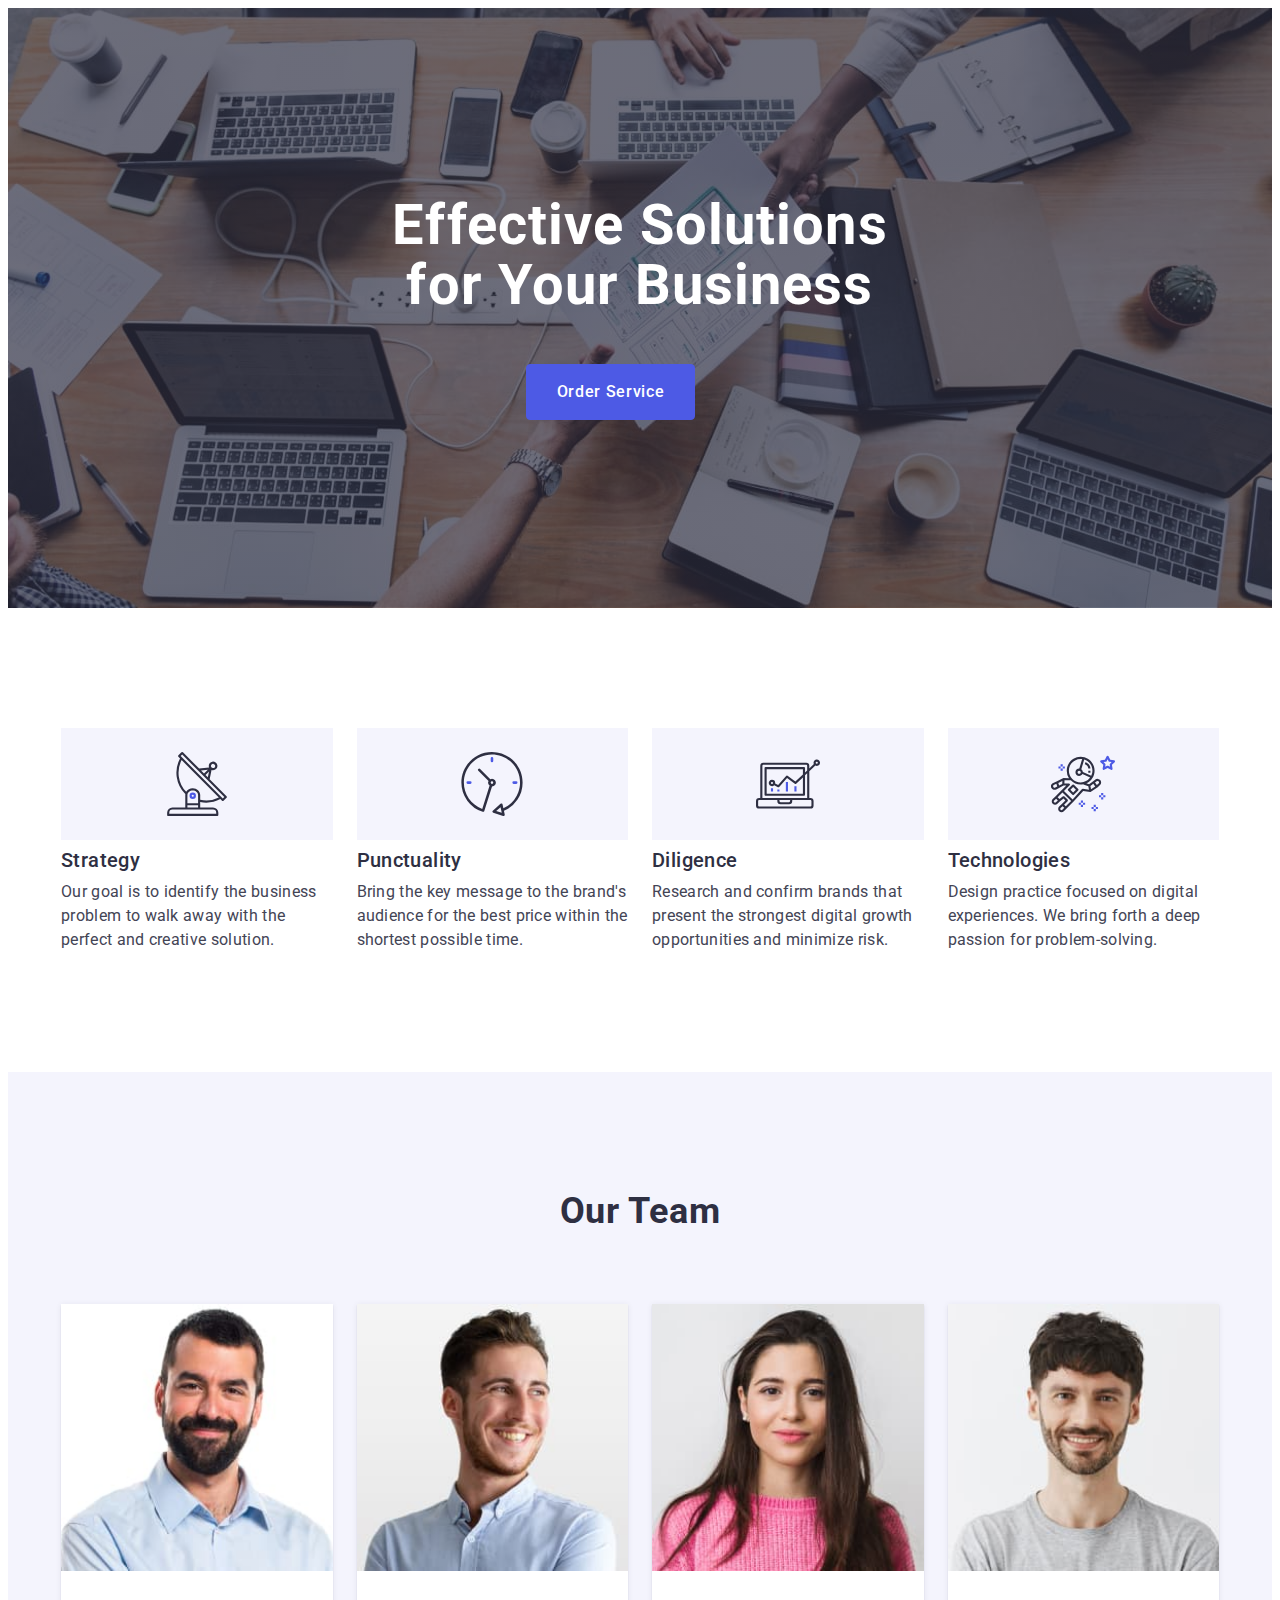
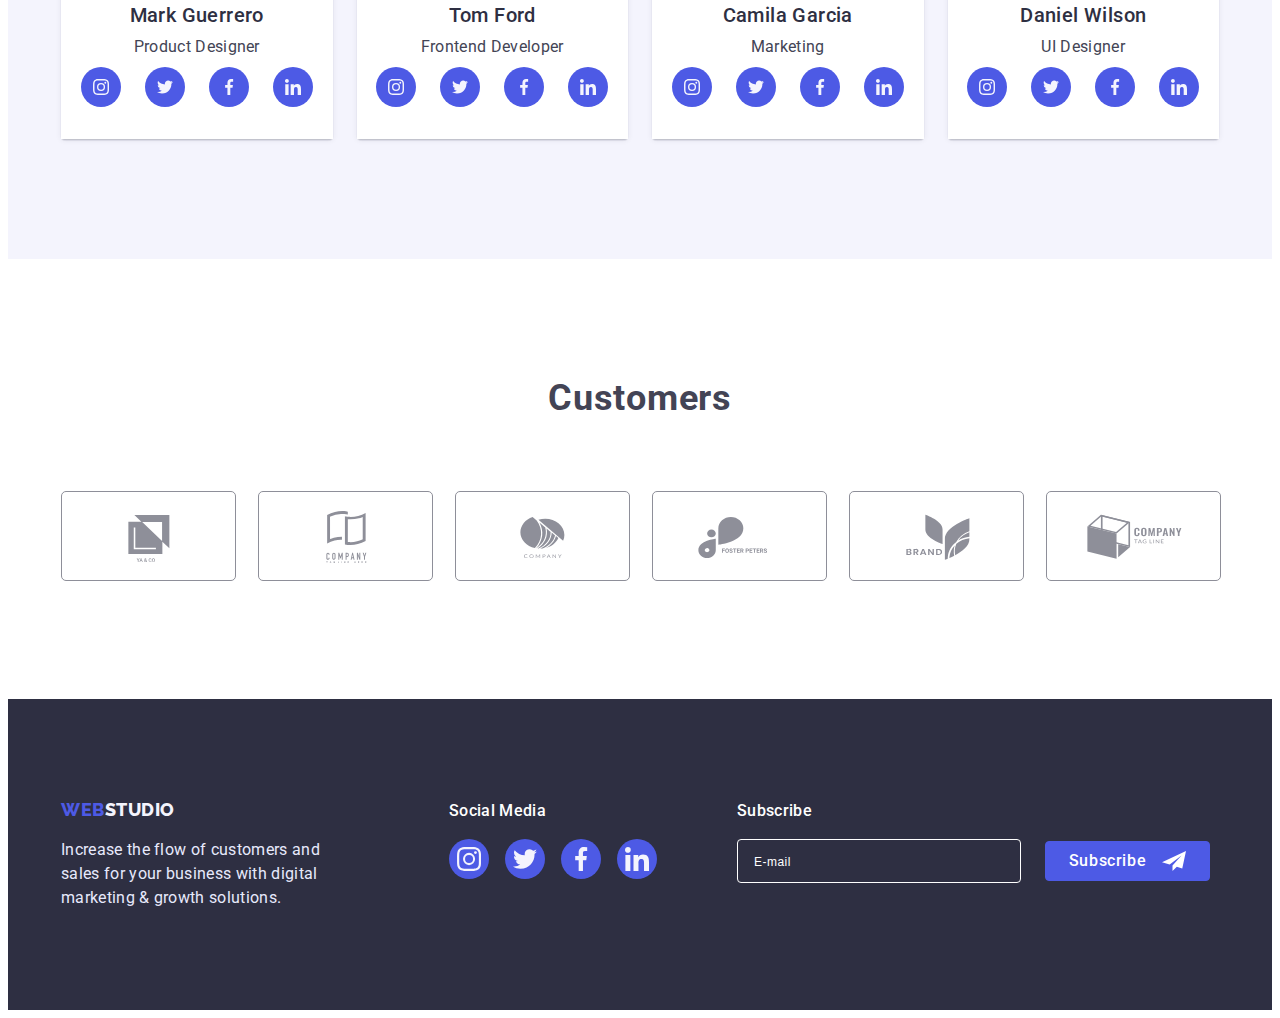
==== index.html @ 45f07a4d "main" ====
<!DOCTYPE html>
<html lang="en">
  <head>
    <meta charset="UTF-8" />
    <meta http-equiv="X-UA-Compatible" content="IE=edge" />
    <meta name="viewport" content="width=device-width, initial-scale=1.0" />
    <title>Document</title>
    <link rel="preconnect" href="https://fonts.googleapis.com" />
    <link rel="preconnect" href="https://fonts.gstatic.com" crossorigin />
    <link href="https://fonts.googleapis.com/css2?family=Raleway:wght@800&family=Roboto:wght@400;500;700;900&display=swap"
      rel="stylesheet" />
      <link
      href="https://cdnjs.cloudflare.com/ajax/libs/modern-normalize/1.1.0/modern-normalize.min.css"
      rel="stylesheet"
      integrity="sha512-wpPYUAdjBVSE4KJnH1VR1HeZfpl1ub8YT/NKx4PuQ5NmX2tKuGu6U/JRp5y+Y8XG2tV+wKQpNHVUX03MfMFn9Q=="
      crossorigin="anonymous"
      referrerpolicy="no-referrer"
    />
    <link
      href="https://cdnjs.cloudflare.com/ajax/libs/animate.css/4.1.1/animate.min.css"
      rel="stylesheet"
    />
    <link href="https://unpkg.com/aos@2.3.1/dist/aos.css" rel="stylesheet" />
    <link href="./css/style.css" rel="stylesheet" />
    <link href="./css/media.css" rel="stylesheet" />
  </head>

  <body>
    <!-- Header -->
    <!-- <header class="header">
      <div class="header-container container">
        <nav class="header-nav">
          <a class="logo link" href="./index.html" 
            >Web<span class="logo-color">Studio</span></a
          >
          <ul class="header-list list">
            <li class="header-item">
              <a class="header-link header-line link" href="./index.html">Studio</a>
            </li>
            <li class="header-item">
              <a class="header-link link" href="./portfolio.html">Portfolio</a>
            </li>
            <li class="header-item">
              <a class="header-link link" href="">Contacts</a>
            </li>
          </ul>
        </nav>
        <address class="address">
          <ul class="header-list-address list">
            <li>
              <a class="header-address link" href="mailto:info@devstudio.com"
                >info@devstudio.com</a
              >
            </li>
            <li>
              <a class="header-address link" href="tel:+110001111111"
                >+11 (000) 111-11-11</a
              >
            </li>
          </ul>
        </address>
      </div>
    </header>  -->

    <!-- Main -->

    <main>
      <!-- hero image -->

      <section class="hero">
        <div class="hero-container container">
          <h1 class="hero-title">Effective Solutions for Your Business</h1>
          <button class="hero-btn btn" data-modal-open type="button">Order Service</button>
        </div>
      </section> 

      <!-- section 1 -->

      <section class="feature">
        <div class="feature-container container">
          <h2 hidden>feature</h2>
          <ul class="feature-list list">
                <li class="feature-item">
                     <div class="feature-icon">
                       <svg width="64" height="64" class="feature-soc-icon">
                              <use
                                href="./images/icon/symbol-defs.svg#icon-antenna"
                              ></use></svg>
                     </div >
                  <h3 class="feature-title">Strategy</h3>
                  <p class="feature-text">
                    Our goal is to identify the business problem to walk away with
                    the perfect and creative solution.
                  </p>
                </li>
                            
              <li class="feature-item">
                
                  <div class="feature-icon">
                    <svg width="64" height="64" class="feature-soc-icon"><use
                    href="./images/icon/symbol-defs.svg#icon-clock"
                  ></use></svg>
                  </div >
                <h3 class="feature-title">Punctuality</h3>
                <p class="feature-text">
                  Bring the key message to the brand's audience for the best price
                  within the shortest possible time.
                </p>
              </li>
                            
            <li class="feature-item">
              <div class="feature-icon">
                <svg width="64" height="64" class="feature-soc-icon">
                  <use
                    href="./images/icon/symbol-defs.svg#icon-diagram"
                  ></use></svg>
              </div >
              <h3 class="feature-title">Diligence</h3>
              <p class="feature-text">
                Research and confirm brands that present the strongest digital
                growth opportunities and minimize risk.
              </p>
            </li>

           
            <li class="feature-item">
              <div class="feature-icon">
                <svg width="64" height="64" class="feature-soc-icon">
                  <use
                    href="./images/icon/symbol-defs.svg#icon-astronaut"
                  ></use></svg>
              </div >
              <h3 class="feature-title">Technologies</h3>
              <p class="feature-text">
                Design practice focused on digital experiences. We bring forth a
                deep passion for problem-solving.
              </p>
            </li>
          </ul>
        </div>
      </section> 

      <!-- section 2 -->

      <section class="doing">
        <div class="doing-container container">
          <h2 class="doing-title title">What are we doing</h2>
          <ul class="doing-list list">
            <li class="doing-item">
              <img
                src="./images/section2/Rectangle71.jpg"
                alt="Image example"
                width="360"
              />
            </li>
            <li class="doing-item">
              <img
                src="./images/section2/Rectangle72.jpg"
                alt="Image example"
                width="360"
              />
            </li>
            <li class="doing-item">
              <img
                src="./images/section2/Rectangle73.jpg"
                alt="Image example"
                width="360"
              />
            </li>
          </ul>
        </div>
      </section> 

      <!-- section 3 -->

      <section class="team">
        <div class="team-container container">
          <h2 class="team-title title">Our Team</h2>
          <ul class="team-list list">
            <li class="team-item">
              <img
                class="team-img"
                src="./images/section3/img1.jpg"
                alt="Image example"
                width="264"
              />
              <div class="team-item-wrap">
                <h3 class="team-item-title">Mark Guerrero</h3>
                <p class="team-item-text">Product Designer</p>
                <ul class="team-soc-list list">
                  <li class="team-soc-item">
                    <a href="" class="team-soc-link link" target="_blank" rel="noopener noreferrer nofollow"
                      ><svg width="16" height="16" class="team-soc-icon">
                        <use
                          href="./images/icon/symbol-defs.svg#icon-instagram"
                        ></use></svg></a>
                  </li>
                  <li class="team-soc-item">
                    <a href="" class="team-soc-link link" target="_blank" rel="noopener noreferrer nofollow"
                      ><svg width="16" height="16" class="team-soc-icon">
                        <use
                          href="./images/icon/symbol-defs.svg#icon-twitter"
                        ></use></svg></a>
                  </li>
                  <li class="team-soc-item">
                        <a href="" class="team-soc-link link" target="_blank" rel="noopener noreferrer nofollow">
                          <svg width="16" height="16" class="team-soc-icon">
                            <use
                              href="./images/icon/symbol-defs.svg#icon-facebook"
                            ></use></svg></a>
                  </li>
                  <li class="team-soc-item">
                        <a href="" class="team-soc-link link" target="_blank" rel="noopener noreferrer nofollow"
                          ><svg width="16" height="16" class="team-soc-icon">
                            <use href="./images/icon/symbol-defs.svg#icon-linkedin"
                            ></use></svg></a>
                  </li>
                </ul>
              </div>
            </li>

            <li class="team-item">
              <img
                class="team-img"
                src="./images/section3/img2.jpg"
                alt="Image example"
                width="264"
              />
              <div class="team-item-wrap">
                <h3 class="team-item-title">Tom Ford</h3>
                <p class="team-item-text">Frontend Developer</p>
                <ul class="team-soc-list list">
                  <li class="team-soc-item">
                    <a href="" class="team-soc-link link" target="_blank" rel="noopener noreferrer nofollow"
                      ><svg width="16" height="16" class="team-soc-icon">
                        <use
                          href="./images/icon/symbol-defs.svg#icon-instagram"
                        ></use></svg></a>
                  </li>
                  <li class="team-soc-item">
                    <a href="" class="team-soc-link link" target="_blank" rel="noopener noreferrer nofollow"
                      ><svg width="16" height="16" class="team-soc-icon">
                        <use
                          href="./images/icon/symbol-defs.svg#icon-twitter"
                        ></use>
                      </svg></a></li>
                      <li class="team-soc-item">
                        <a href="" class="team-soc-link link" target="_blank" rel="noopener noreferrer nofollow">
                          <svg width="16" height="16" class="team-soc-icon">
                            <use
                              href="./images/icon/symbol-defs.svg#icon-facebook"
                            ></use></svg></a>
                      </li>
                      <li class="team-soc-item">
                        <a href="" class="team-soc-link link" target="_blank" rel="noopener noreferrer nofollow"
                          ><svg width="16" height="16" class="team-soc-icon">
                            <use
                              href="./images/icon/symbol-defs.svg#icon-linkedin"
                            ></use></svg></a>
                      </li>
                    </a>
                  </li>
                </ul>
              </div>
            </li>

            <li class="team-item">
              <img
                class="team-img"
                src="./images/section3/img3.jpg"
                alt="Image example"
                width="264"
              />
              <div class="team-item-wrap">
                <h3 class="team-item-title">Camila Garcia</h3>
                <p class="team-item-text">Marketing</p>
                <ul class="team-soc-list list">
                  <li class="team-soc-item">
                    <a href="" class="team-soc-link link" target="_blank" rel="noopener noreferrer nofollow"
                      ><svg width="16" height="16" class="team-soc-icon">
                        <use
                          href="./images/icon/symbol-defs.svg#icon-instagram"
                        ></use></svg></a>
                  </li>
                  <li class="team-soc-item">
                    <a href="" class="team-soc-link link" target="_blank" rel="noopener noreferrer nofollow"
                      ><svg width="16" height="16" class="team-soc-icon">
                        <use
                          href="./images/icon/symbol-defs.svg#icon-twitter"
                        ></use>
                      </svg></a></li>
                      <li class="team-soc-item">
                        <a href="" class="team-soc-link link" target="_blank" rel="noopener noreferrer nofollow">
                          <svg width="16" height="16" class="team-soc-icon">
                            <use
                              href="./images/icon/symbol-defs.svg#icon-facebook"
                            ></use></svg></a>
                      </li>
                      <li class="team-soc-item">
                        <a href="" class="team-soc-link link" target="_blank" rel="noopener noreferrer nofollow"
                          ><svg width="16" height="16" class="team-soc-icon">
                            <use
                              href="./images/icon/symbol-defs.svg#icon-linkedin"
                            ></use></svg></a>
                      </li>
                    </a>
                  </li>
                </ul>
              </div>
            </li>

            <li class="team-item">
              <img
                class="team-img"
                src="./images/section3/img4.jpg"
                alt="Image example"
                width="264"
              />
              <div class="team-item-wrap">
                <h3 class="team-item-title">Daniel Wilson</h3>
                <p class="team-item-text">UI Designer</p>
                <ul class="team-soc-list list">
                  <li class="team-soc-item">
                    <a href="" class="team-soc-link link" target="_blank" rel="noopener noreferrer nofollow"
                      ><svg width="16" height="16" class="team-soc-icon">
                        <use
                          href="./images/icon/symbol-defs.svg#icon-instagram"
                        ></use></svg></a>
                  </li>
                  <li class="team-soc-item">
                    <a href="" class="team-soc-link link" target="_blank" rel="noopener noreferrer nofollow"
                      ><svg width="16" height="16" class="team-soc-icon">
                        <use
                          href="./images/icon/symbol-defs.svg#icon-twitter"
                        ></use>
                      </svg></a></li>
                      <li class="team-soc-item">
                        <a href="" class="team-soc-link link" target="_blank" rel="noopener noreferrer nofollow">
                          <svg width="16" height="16" class="team-soc-icon">
                            <use
                              href="./images/icon/symbol-defs.svg#icon-facebook"
                            ></use></svg></a>
                      </li>
                      <li class="team-soc-item">
                        <a href="" class="team-soc-link link" target="_blank" rel="noopener noreferrer nofollow" 
                          ><svg width="16" height="16" class="team-soc-icon">
                            <use
                              href="./images/icon/symbol-defs.svg#icon-linkedin"
                            ></use></svg></a>
                      </li>
                    </a>
                  </li>
                </ul>
              </div>
            </li>
          </ul>
        </div>
      </section> 

      <!-- section 4 -->

      <section class="customers">
  <div class="customers-container container">
    <h2 class="customers-title title">Customers</h2>
    <ul class="customers-list list">
      <li class="customers-item">
        <a href="" class="customers-link link" target="_blank" rel="noopener noreferrer nofollow">
         <svg width="104" height="56" class="customers-link-icon">
          <use href="./images/icon/symbol-defs.svg#icon-Logo-1"></use>
         </svg>
        </a>
      </li>
      <li class="customers-item">
        <a href="" class="customers-link link" target="_blank" rel="noopener noreferrer nofollow">
         <svg width="104" height="56" class="customers-link-icon">
          <use href="./images/icon/symbol-defs.svg#icon-Logo-2"></use>
         </svg>
        </a>
      </li>
      <li class="customers-item">
        <a href="" class="customers-link link" target="_blank" rel="noopener noreferrer nofollow">
         <svg width="104" height="56" class="customers-link-icon">
          <use href="./images/icon/symbol-defs.svg#icon-Logo-3"></use>
         </svg>
        </a>
      </li>
      <li class="customers-item">
        <a href="" class="customers-link link" target="_blank" rel="noopener noreferrer nofollow">
         <svg width="104" height="56" class="customers-link-icon">
          <use href="./images/icon/symbol-defs.svg#icon-Logo-4"></use>
         </svg>
        </a>
      </li>
      <li class="customers-item">
        <a href="" class="customers-link link" target="_blank" rel="noopener noreferrer nofollow">
         <svg width="104" height="56" class="customers-link-icon">
          <use href="./images/icon/symbol-defs.svg#icon-Logo-5"></use>
         </svg>
        </a>
      </li>
      <li class="customers-item">
        <a href="" class="customers-link link" target="_blank" rel="noopener noreferrer nofollow">
         <svg width="104" height="56" class="customers-link-icon">
          <use href="./images/icon/symbol-defs.svg#icon-Logo-6"></use>
         </svg>
        </a>
      </li>
    </ul>
  </div>

      </section> 


    </main>

    <!-- Footer -->
     <footer class="footer">
      <div class="footer-container container">
        <div class="footer-wrap">
          <a class="footer-logo-link link" href="./index.html"
            >Web<span class="footer-logo-color">Studio</span></a
          >
          <p class="footer-text">
            Increase the flow of customers and sales for your business with
            digital marketing & growth solutions.
          </p>
        </div>
        <div class="footer-soc-wrap">
          <h3 class="footer-item-title title">Social media</h3>
          <ul class="footer-soc-list list">
            <li class="footer-soc-item">
              <a href="" class="footer-soc-link link" target="_blank" rel="noopener noreferrer nofollow"
                ><svg width="24" height="24" class="footer-soc-icon">
                  <use
                    href="./images/icon/symbol-defs.svg#icon-instagram"
                  ></use></svg></a>
            </li>
            <li class="footer-soc-item">
              <a href="" class="footer-soc-link link" target="_blank" rel="noopener noreferrer nofollow"
                ><svg width="24" height="24" class="footer-soc-icon">
                  <use
                    href="./images/icon/symbol-defs.svg#icon-twitter"
                  ></use>
                </svg></a></li>
                <li class="footer-soc-item">
                  <a href="" class="footer-soc-link link" target="_blank" rel="noopener noreferrer nofollow">
                    <svg width="24" height="24" class="footer-soc-icon">
                      <use
                        href="./images/icon/symbol-defs.svg#icon-facebook"
                      ></use></svg></a>
                </li>
                <li class="footer-soc-item">
                  <a href="" class="footer-soc-link link" target="_blank" rel="noopener noreferrer nofollow"
                    ><svg width="24" height="24" class="footer-soc-icon">
                      <use
                        href="./images/icon/symbol-defs.svg#icon-linkedin"
                      ></use></svg></a>
                </li>
              </a>
            </li>
          </ul>
        </div>
        
        <form class="footer-form-wrap">
          <p class="footer-email-text">Subscribe</p>
          <div class="user-input">
              <input type="text" 
                  class="footer-email-input" 
                  placeholder="E-mail"
                  name="user-email"
                  required
                  id="user-email"
                  >
              
              <button type="submit" class="footer-btn btn" name="user-email">
                Subscribe <svg width="24" height="24" class="footer-btn-icon">
                    <use href="./images/icon/symbol-defs.svg#icon-Frame"></use>
                   </svg></button>
          </div > 
        </form >
      </div>
    </footer> 

    <div class="backdrop is-hidden" data-modal>
      <div class="modal">
        <button class="modal-close" data-modal-close type="button">
          <svg width="8" height="8" class="modal-close-icon">
            <use
              href="./images/icon/symbol-defs.svg#icon-close-black-18dp"
            ></use></svg>
        </button>
                 
            <form class="modal-form">
              
              <p class="modal-title-text">Leave your contacts and we will call you back</p>
              

              <div class="modal-user-input">
                <div class="modal-wrap">
                  <label for="user-name" class="modal-label-text">Name</label>
                    <div class="modal-input-wrap">
                      <input type="text" 
                      class="modal-input" 
                      placeholder=""
                      name="user-name"
                      required
                      id="user-name"
                      >
                      <svg width="18" height="24" class="modal-form-icon">
                        <use href="./images/icon/symbol-defs.svg#icon-person-black"></use>
                       </svg>
                    </div >
                </div >
                
  
                <div class="modal-wrap">
                  <label for="user-phone" class="modal-label-text">Phone</label>
                  <div class="modal-input-wrap">
                    <input type="tel"
                     class="modal-input" 
                     placeholder=""
                     name="user-phone"
                     title="+38 (00) 000-00-00"
                     pattern="[\+]\d{3}\s[\(]\d{2}[\)]\s\d{3}[\-]\d{2}[\-]\d{2}"
                     required
                     id="user-phone"
                     >
                     <svg width="18" height="24" class="modal-form-icon">
                      <use href="./images/icon/symbol-defs.svg#icon-phone-black"></use>
                     </svg>
                  </div >
                </div >
                
  
                <div class="modal-wrap">
                  <label for="user-email" class="modal-label-text">Email</label>
                  <div class="modal-input-wrap">
                    <input type="email" 
                    class="modal-input" 
                    placeholder=""
                    name="user-email"
                    required
                    id="user-email"
                    >
                    <svg width="18" height="24" class="modal-form-icon">
                      <use href="./images/icon/symbol-defs.svg#icon-email-black"></use>
                     </svg>
                  </div >
                </div >
                
               <div class="modal-wrap">
                 <label for="user-comment" class="modal-label-text">Comment</label>
                 <textarea 
                 name="user-comment" 
                 id="user-comment" 
                 class="modal-textarea"
                 placeholder="Text input"></textarea>
                </div >
              </div >

              <div class="modal-wrap modal-checkbox">
                <input 
                class="modal-check visually-hidden" 
                type="checkbox" 
                id="privacy" 
                name="user-privacy" 
                value="true">
                <label 
                for="privacy" 
                class="modal-checkbox-text">
               <span class="check-icon-frame">
                <svg class="check-icon" width="10" height="8">
                <use href="./images/icon/symbol-defs.svg#icon-Vector"></use>
              </svg></span>
                                 
                I accept the terms and conditions of the <a href="./" class="check-privacy">Privacy Policy</a ></label>
               </div> 
  
               <button class="modal-sent-btn btn" type="submit">Send</button>

            </form>
             
            
      </div>
    </div>
    <script src="https://unpkg.com/aos@2.3.1/dist/aos.js"></script>
    <script>
      AOS.init();
    </script>
    <script src="./js/modal.js"></script>
  </body>
</html>
---- css/style.css ----
:root {
  --color-iris: #4d5ae5;
  --color-ocean: #404bbf;
  --color-navy-blue: #2e2f42;
  --color-green: #31d0aa;
  --color-slate: #434455;
  --color-light-slate: #8e8f99;
  --color-cornflower: #e7e9fc;
  --color-cloud: #f4f4fd;
  --color-navy-blue-modal: #2e2f42;
  --color-grey: #2e2f42;
  --color-white: #ffffff;
  --color-dairy: #fcfcfc;
}

p,
h1,
h2,
h3,
h4,
h5,
h6 {
  margin: 0;
}

ul {
  padding-left: 0;
  margin: 0;
}

button {
  cursor: pointer;
}

address {
  font-style: normal;
}

body {
  font-family: Roboto, sans-serif;
  font-weight: 400;
  color: var(--color-slate);
}

img {
  display: block;
  width: 100%;
  height: auto;
}

.link {
  text-decoration: none;
}

.list {
  list-style: none;
}

.title {
  font-weight: 700;
  font-size: 36px;
  line-height: 1.11;
  text-align: center;
  letter-spacing: 0.02em;
  text-transform: capitalize;
}

.container {
  /* width: 1158px; */
  width: 100%;
  padding-left: 15px;
  padding-right: 15px;
  margin-left: auto;
  margin-right: auto; 
}


.btn {
  font-family: "Roboto", sans-serif;
  border-radius: 4px;
  cursor: pointer;
  letter-spacing: 0.04em;
  line-height: 1.5;
  font-size: 16px;
  font-weight: 500;
}

.visually-hidden {
  position: absolute;
  width: 1px;
  height: 1px;
  margin: -1px;
  border: 0;
  padding: 0;
  white-space: nowrap;
  clip-path: inset(100%);
  clip: rect(0 0 0 0);
  overflow: hidden;
}

/* ---------- HEADER ------------ */

.header {
  border-bottom: 1px solid var(--color-cornflower);
  padding-top: 24px;
  background-color: var(--color-white);
}

.header-container {
  display: flex;
  align-items: center;
}
.header-nav {
  display: flex;
  margin-right: auto;
  align-items: flex-start;
}

.logo {
  font-family: "Raleway", sans-serif;
  font-weight: 800;
  font-size: 18px;
  line-height: 1.17em;
  display: flex;
  align-items: center;
  letter-spacing: 0.03em;
  text-transform: uppercase;
  color: var(--color-iris);
  margin-right: 76px;
}
.logo-color {
  color: var(--color-navy-blue);
}

.header-list {
  display: flex;
  align-items: center;
  gap: 40px;
}
.header-list-address {
  display: flex;
  align-items: center;
  gap: 40px;
  
}
.header-link {
  font-family: inherit;
  font-weight: 500;
  font-size: 16px;
  line-height: 1.5em;
  letter-spacing: 0.02em;
  color: var(--color-navy-blue);
  transition: color 250ms cubic-bezier(0.4, 0, 0.2, 1);
}

a[class="header-link header-line link"] {
  color: var(--color-ocean);
}

.header-item {
  display: block;
  width: 100%;
  min-height: 48px;
  position: relative;
}
.header-item > .header-line::after {
  content: "";
  width: 100%;
  height: 4px;
  border-radius: 2px;
  display: block;
  background-color: var(--color-ocean);
  position: absolute;
  top: 43px;
  left: 0;
  transition: background-color 250ms cubic-bezier(0.4, 0, 0.2, 1);
}

.header-link:is(:hover, :focus) {
  color: var(--color-ocean);
}

.header-address {
  font-weight: 400;
  font-size: 16px;
  line-height: 1.5;
  letter-spacing: 0.02em;
  color: var(--color-slate);
  transition: color 250ms cubic-bezier(0.4, 0, 0.2, 1);
}

.header-address:is(:hover, :focus) {
  color: var(--color-ocean);
}

/* ----------- HERO ------------- */

.hero {
  background-color: var(--color-navy-blue);
  background-image: linear-gradient(
      rgba(46, 47, 66, 0.7),
      rgba(46, 47, 66, 0.7)
    ),
    url(../images/hero/people-office.jpg);
  background-repeat: no-repeat;
  background-size: cover;
  max-width: 428px;
  background-position: center;
  padding-top: 112px;
  padding-bottom: 112px;
  margin-left: auto;
  margin-right: auto;
}

.hero-title {
  font-weight: 700;
  font-size: 36px;
  line-height: 1.07;
  text-align: center;
  letter-spacing: 0.02em;
  color: #ffffff;
  max-width: 320px;
  margin: 0 auto 72px;
  
}

.hero-btn {
  min-width: 169px;
  height: 56px;
  
  color: #ffffff;
  background: var(--color-iris);
  border: 1px solid var(--color-iris);
  /* margin: 0 465px auto; */
  transition: background-color 250ms cubic-bezier(0.4, 0, 0.2, 1),
    border 250ms cubic-bezier(0.4, 0, 0.2, 1);
  margin: 0 114px auto;
}

.hero-btn:is(:hover, :focus) {
  background-color: var(--color-ocean);
  border: 1px solid var(--color-ocean);
}

/*-------------- feature ------------*/
.feature {
  /* padding-top: 120px;
  padding-bottom: 120px; */
  padding-top: 96px;
  padding-bottom: 96px;
}

.feature-list {
  display: flex; 
  flex-wrap: wrap;
  flex-direction: row;
  gap: 72px;
  /* gap: 24px;  */
}

.feature-item {
  /* width: calc((100% - 72px) / 4); */
  width: 100%;
  display: flex;
 flex-direction: column;
 align-items: center;
}
 
.feature-title {
  font-weight: 700;
  font-size: 36px;
  line-height: 1.11;
  letter-spacing: 0.02em;
  color: var(--color-navy-blue);
  margin-bottom: 8px;
  text-transform: capitalize;
}

.feature-text {
  font-weight: 400;
  font-size: 16px;
  line-height: 1.5;
  letter-spacing: 0.02em;
  color: var(--color-slate);
}

.feature-icon {
  display: none;
  /* background-color: var(--color-cloud);
  width: 100%;
  height: 112px;
  margin-bottom: 8px;
  display: flex;
  align-items: center;
  justify-content: center; */
}

/* -------------doing-------------- */

.doing {
 
  padding-top: 0;
  padding-bottom: 120px;  
  
}

.doing-item {
  width: calc((100% - 48px) / 3); 
  
}

.doing-title {
  color: var(--color-navy-blue);
  margin-bottom: 72px;
}

.doing-list {
  display: flex; 
  flex-wrap: wrap;
  gap: 24px;
} 




/* ---------team------------------ */
.team {
  background-color: var(--color-cloud);
  /* padding-top: 120px;
  padding-bottom: 120px; */
  padding-top: 96px;
  padding-bottom: 96px;
}
.team-list {
  width: 100%;
  display: flex;
  flex-wrap: wrap;
  gap: 72px;
 
}

.team-item {
  /* width: calc((100% - 72px) / 4); */
  width: 100%;
  box-shadow: 0px 1px 6px rgba(46, 47, 66, 0.08),
    0px 1px 1px rgba(46, 47, 66, 0.16), 0px 2px 1px rgba(46, 47, 66, 0.08);
  border-radius: 0px 0px 4px 4px;
}
.team-item-wrap {
  padding: 32px 16px;
  background-color: #ffffff;
}

.team-title {
  color: var(--color-navy-blue);
  margin-bottom: 72px;
}

.team-item-title {
  font-weight: 500;
  font-size: 20px;
  line-height: 1.2;
  text-align: center;
  letter-spacing: 0.02em;
  color: var(--color-navy-blue);
  margin-bottom: 8px;
}
.team-item-text {
  font-size: 16px;
  line-height: 1.5;
  text-align: center;
  letter-spacing: 0.02em;
  color: var(--color-slate);
}



.team-soc-list {
  display: flex;
  justify-content: center;
  margin-top: 8px;
  gap: 24px;
}
.team-soc-item {
  width: 40px;
  height: 40px;
}

.team-soc-link {
  width: 100%;
  height: 100%;
  border-radius: 50%;
  background-color: var(--color-iris);
  display: flex;
  align-items: center;
  justify-content: center;
  transition: background-color 250ms cubic-bezier(0.4, 0, 0.2, 1);
}

.team-soc-link:is(:hover, :focus) {
  background-color: var(--color-ocean);
}

.team-soc-icon {
  fill: var(--color-cloud);
}

/* -------customers--------- */
.customers {
  /* padding-top: 120px;
  padding-bottom: 120px; */
  padding-top: 96px;
  padding-bottom: 96px;
}

.customers-title {
  margin-bottom: 72px;
}
.customers-list {
  display: flex;
  flex-direction: row;
  flex-wrap: wrap;
  /* gap: 24px;  */
  gap: 72px 16px; 
}

.customers-item {
  /* width: calc((100% - 120px) / 6); */
  width: calc((100% - 16px) / 2);
  height: 88px;
  
}

.customers-link {
  width: 100%;
  height: 100%;
  display: flex;
  align-items: center;
  justify-content: center;
  border: 1px solid var(--color-light-slate);
  border-radius: 5px;
  fill: var(--color-light-slate);
  transition: border 250ms cubic-bezier(0.4, 0, 0.2, 1),
    fill 250ms cubic-bezier(0.4, 0, 0.2, 1);
}

.customers-link:is(:hover, :focus) {
  border: 1px solid var(--color-ocean);
  fill: var(--color-ocean);
}

/* ------filters--------- */

.portfolio {
  /* padding-top: 96px;
  padding-bottom: 120px; */
  padding-top: 0px;
  padding-bottom: 0px;
}
.filters-list {
  align-items: center;
  margin-bottom: 72px;
  display: flex;
  flex-wrap: wrap;
  justify-content: center;
  gap: 24px;
}
.portfolio-btn {
  padding: 12px 24px;
  background-color: var(--color-cloud);
  border: 1px solid var(--color-cloud);
  color: var(--color-iris);
  transition: background-color 250ms cubic-bezier(0.4, 0, 0.2, 1),
    border-color 250ms cubic-bezier(0.4, 0, 0.2, 1),
    color 250ms cubic-bezier(0.4, 0, 0.2, 1),
    box-shadow 250ms cubic-bezier(0.4, 0, 0.2, 1);
}
.portfolio-btn:hover {
  background-color: var(--color-ocean);
  border-color: var(--color-ocean);
  color: #ffffff;
  box-shadow: 0px 3px 1px rgba(0, 0, 0, 0.1), 0px 2px 1px rgba(0, 0, 0, 0.08),
    0px 2px 2px rgba(0, 0, 0, 0.12);
}

/* ---------row-------------- */

.row-list {
  display: flex;
  flex-wrap: wrap;
  flex-direction: row;
  gap: 48px 24px;
}
.row-wrap {
  background-color: #ffffff;
}

.row-item {
  /* width: calc((100% - 48px) / 3); */
  width: 100%;
  border-radius: 0px 0px 4px 4px;
  transition: transform 250ms cubic-bezier(0.4, 0, 0.2, 1);
}

.row-item-link {
  display: block;
  transition: box-shadow 250ms cubic-bezier(0.4, 0, 0.2, 1);
}

.row-item-link:is(:hover, :focus) {
  box-shadow: 0px 1px 6px rgba(46, 47, 66, 0.08),
    0px 1px 1px rgba(46, 47, 66, 0.16), 0px 2px 1px rgba(46, 47, 66, 0.08);
}

.row-box-overlay {
  position: relative;
  overflow: hidden;
}

.row-item:hover .row-overlay-text {
  transform: translateY(0);
}

.row-overlay-text {
  position: absolute;
  top: 0;
  font-weight: 400;
  font-size: 16px;
  line-height: 1.5;
  letter-spacing: 0.02em;
  color: var(--color-cloud);
  background-color: var(--color-iris);
  height: 100%;
  width: 100%;
  padding-top: 40px;
  padding-bottom: 0px;
  padding-left: 32px;
  padding-right: 32px;
  transform: translateY(100%);
  transition: transform 250ms cubic-bezier(0.4, 0, 0.2, 1);
}

.row-title {
  font-weight: 500;
  font-size: 20px;
  line-height: 1.2;
  letter-spacing: 0.02em;
  color: var(--color-navy-blue);
  margin-bottom: 8px;
}

.row-text {
  font-size: 16px;
  line-height: 1.5;
  letter-spacing: 0.02em;
  color: var(--color-slate);
}

.row-text-wrap {
  padding-top: 32px;
  padding-bottom: 32px;
  padding-left: 16px;
  border-left: 1px solid var(--color-cornflower);
  border-right: 1px solid var(--color-cornflower);
  border-bottom: 1px solid var(--color-cornflower);
}

/* ----------footer----------- */

.footer-container {
  display: flex;
  flex-direction: column;
  align-items: center;
  gap: 72px;

}
.footer-wrap {
 width: 268px;
 display: flex;
 flex-direction: column;
 align-items: center;
  /* margin-right: 120px; */
}

.footer-text {
  font-size: 16px;
  line-height: 1.5;
  letter-spacing: 0.02em;
  color: var(--color-cornflower);
  margin-top: 17.5px;
}

.footer {
  padding-top: 100px;
  padding-bottom: 100px;
  background: var(--color-navy-blue);
}

.footer-logo-link {
  font-family: "Raleway", sans-serif;
  font-weight: 800;
  font-size: 18px;
  line-height: 1.17em;
  letter-spacing: 0.03em;
  text-transform: uppercase;
  color: var(--color-iris);
}

.footer-logo-color {
  color: var(--color-cloud);
}

.footer-item-title {
  font-weight: 500;
  font-size: 16px;
  line-height: 1.5;
  color: var(--color-white);
  text-align: left;
  margin-bottom: 16px;
}

.footer-soc-list {
  display: flex; 
  gap: 16px; 
}
.footer-soc-item {
  width: 40px;
  height: 40px;
}
.footer-soc-wrap {
  /* margin-right: 96px; */

 width: 208;
 display: flex;
 flex-direction: column;
 align-items: center;
}

.footer-soc-link {
  width: 100%;
  height: 100%;
  border-radius: 50%;
  background-color: var(--color-iris);
  display: flex;
  align-items: center;
  justify-content: center;
  fill: var(--color-cloud);
  transition: background-color 250ms cubic-bezier(0.4, 0, 0.2, 1);
}

.footer-soc-link:is(:hover, :focus) {
  background-color: var(--color-green);
}

/* footer-modal-wrap */
.footer-form-wrap {
  width: 100%;
  display: flex;
  flex-direction: column;
  align-items: center;

}

.footer-email-text {
  font-weight: 500;
  font-size: 16px;
  line-height: 1.5;
  letter-spacing: 0.02em;
  color: #ffffff;
  margin-bottom: 16px;
}
.user-input {
  width: 100%;
  display: flex;
  flex-direction: column;
  align-items: center;
  gap: 16px; 
}

.footer-email-input {
  /* width: 264px; */
  width: 100%;
  height: 40px;
  border: 1px solid var(--color-white);
  border-radius: 4px;
  outline: transparent;
  background-color: transparent;
  padding-left: 16px;
  color: var(--color-white);
  transition: border-color 250ms cubic-bezier(0.4, 0, 0.2, 1);
}
.footer-email-input:is(:hover, :focus) {
  border-color: var(--color-iris);
  
}

.footer-email-input::placeholder {
  font-weight: 400;
  font-size: 12px;
  line-height: 2;
  display: flex;
  align-items: center;
  letter-spacing: 0.04em;
  color: var(--color-white);
 
}



.footer-btn {
  width: 165px;
  height: 40px;
  background-color: var(--color-iris);
  border: 1px solid var(--color-iris);
  color: var(--color-white);
  fill: var(--color-white);
  display: flex;
  align-items: center;
  justify-content: center;
  transition: background-color 250ms cubic-bezier(0.4, 0, 0.2, 1),
  border-color 250ms cubic-bezier(0.4, 0, 0.2, 1);
  gap: 16px;
   
}

.footer-btn:is(:hover, :focus) {
  background-color: var(--color-ocean);
  border-color: var(--color-ocean);
} 

/* ------------backdrop--------- */
.backdrop {
  position: fixed;
  top: 0;
  left: 0;
  width: 100%;
  height: 100%;
  background-color: rgba(46, 47, 66, 0.4);
  transition: opacity 250ms cubic-bezier(0.4, 0, 0.2, 1),
    visibility 250ms cubic-bezier(0.4, 0, 0.2, 1);
}

.modal {
  width: 408px;
  padding: 72px 24px 24px;
  background-color: var(--color-dairy);
  border-radius: 4px;
  position: relative;
  top: 50%;
  left: 50%;
  transform: translate(-50%, -50%) scaleY(1);
  transition: transform 250ms cubic-bezier(0.4, 0, 0.2, 1);
}

.backdrop.is-hidden .modal {
  transform: translate(-50%, -50%) scaleY(2);
}

.modal-close {
  display: block;
  position: absolute;
  top: 24px;
  left: 360px;
  border-radius: 50%;
  width: 24px;
  height: 24px;
  background-color: var(--color-cornflower);
  border: 1px solid rgba(0, 0, 0, 0.1);
  transition: background-color 250ms cubic-bezier(0.4, 0, 0.2, 1),
    border 250ms cubic-bezier(0.4, 0, 0.2, 1);
}

.modal-close-icon {
  width: 100%;
  height: 100%;
  display: flex;
  align-items: center;
  justify-content: center;
  fill: var(--color-navy-blue);
}

.modal-close:is(:hover, :focus) {
  background-color: var(--color-ocean);
  border: 1px solid var(--color-ocean);
}
.modal-close:is(:hover, :focus) > .modal-close-icon {
  fill: var(--color-white);
}

.is-hidden {
  opacity: 0;
  visibility: hidden;
  pointer-events: none;
}

.modal-title-text {
  font-weight: 500;
  font-size: 16px;
  line-height: 1.5;
  text-align: center;
  letter-spacing: 0.02em;
  color: var(--color-navy-blue);
  margin-bottom: 16px;
}

.modal-user-input {
  display: flex;
  flex-direction: column;
  gap: 8px;
 
}

.modal-input {
  width: 100%;
  height: 40px;
  border: 1px solid rgba(46, 47, 66, 0.4);
  border-radius: 4px;
  padding-left: 38px;
  outline: none;
  background-color: transparent;
  transition:  border-color 250ms cubic-bezier(0.4, 0, 0.2, 1),
  fill 250ms cubic-bezier(0.4, 0, 0.2, 1); 

}
.modal-input:is(:hover, :focus)
{border-color: var(--color-iris);}

.modal-input:is(:hover, :focus) + .modal-form-icon {
  fill: var(--color-iris);
}


.modal-label-text {
  display: inline-block;
  margin-bottom: 4px;
  font-weight: 400;
  font-size: 12px;
  line-height: 1.17;
  letter-spacing: 0.04em;
  color: var(--color-light-slate);
}

.modal-input-wrap {
  position: relative;
}
.modal-form-icon {
  position: absolute;
  left: 16px;
  top: 50%;
  transform: translateY(-50%);
}

.modal-textarea {
  width: 100%;
  height: 120px;
  border: 1px solid rgba(46, 47, 66, 0.4);
  border-radius: 4px;
  outline: transparent;
  background-color: transparent;
  resize: none;
  padding: 8px 16px;
  transition:  border-color 250ms cubic-bezier(0.4, 0, 0.2, 1); 

}
.modal-textarea:is(:hover, :focus)
{border-color: var(--color-iris);}

.modal-textarea::placeholder {
  position: absolute;
  top: 8px;
  left: 16px;
  font-weight: 400;
  font-size: 12px;
  line-height: 1.17;
  letter-spacing: 0.04em;
  color: rgba(46, 47, 66, 0.4);
}

/* checkbox */
.modal-checkbox {
  display: flex;
  align-items: center;
  margin-top: 16px;
  margin-bottom: 24px;
}

.modal-checkbox-text {
  display: flex;
  align-items: center;
  position: relative;
  font-weight: 400;
  font-size: 12px;
  line-height: 1.17;
  letter-spacing: 0.04em;
  gap: 8px;
}

.modal-checkbox-text .check-icon-frame {
  width: 16px;
  height: 16px;
  border: 1px solid rgba(46, 47, 66, 0.4);
  border-radius: 2px;
  background-color: transparent;
  display: flex;
  align-items: center;
  justify-content: center;
  fill: transparent;
  transition: background-color 250ms cubic-bezier(0.4, 0, 0.2, 1),
    border 250ms cubic-bezier(0.4, 0, 0.2, 1);
}

.modal-check:focus + .modal-checkbox-text .check-icon-frame {
  border: 1px solid var(--color-ocean);
}

.modal-check:checked + .modal-checkbox-text .check-icon-frame {
  background-color: var(--color-ocean);
  border: 1px solid var(--color-ocean);
  fill: var(--color-white);
}

.check-privacy {
  color: var(--color-iris);
}

/* button */

.modal-sent-btn {
  min-width: 169px;
  height: 56px;
  color: #ffffff;
  background-color: var(--color-iris);
  box-shadow: 0px 4px 4px rgba(0, 0, 0, 0.15);
  border: 4px solid var(--color-iris);
  margin: 0 auto;
  transition: background-color 250ms cubic-bezier(0.4, 0, 0.2, 1),
  border-color 250ms cubic-bezier(0.4, 0, 0.2, 1);
}

.modal-sent-btn:is(:hover, :focus) {
  background-color: var(--color-ocean);
  border-color: var(--color-ocean);
}
---- css/media.css ----
@media screen and (min-width: 428px) {
   
.container {
    width: 426px;

}

  
  
}
/*-------------- feature ------------*/

/* customers */


/* doing */
.doing {
  display: none;
}
/* team */
.team-container {
width: 298px;
}

/* ----------footer----------- */


    
  
@media screen and (min-width: 768px) {
   
    .container {
      width: 766px;
    }
/* header */

.header-container {
  display: flex;
  align-items: center;
}
    .header-list-address {
      display: flex;
      flex-direction: column;
      gap: 12px;
      
    }

   /* hero */
   .hero-btn {
    margin: 0 284px auto;
   } 

   .hero {
    max-width: 768px;
  
}

     /*-------------- feature ------------*/
    
   .feature-item {
        width: calc((100% - 24px) / 2); 
        display: flex;
        flex-direction: column;
        align-items: self-start;
      }
      .feature-list {
        display: flex; 
        flex-wrap: wrap;
        gap: 24px; 
      }

    
      /* -------------doing-------------- */
    .doing {
        display: none;
      }

      /* ---------team------------------ */ 
    .team-container {
        width: 552px;
        
      }
      .team-item {
      width: calc((100% - 24px) / 2);
       }
       .team-list {
        gap: 64px 24px; 
      }
      /* -------customers--------- */

      .customers-container {
        width: 552px;
        
      }

      .customers-item {
  
  width: calc((100% - 48px) / 3);
 
}
/* ------filters--------- */
.portfolio {

  padding-top: 64px;
  padding-bottom: 96px;
}
/* ---------row-------------- */
.row-list {
    gap: 72px 24px;
}
.row-item {
  width: calc((100% - 24px) / 2); 
  
  }

/* ----------footer----------- */

.footer-container {
  width: 552px;
  display: flex; 
  flex-direction: row;
  flex-wrap: wrap;
  align-items: flex-start;
  gap: 72px 24px;
 
}
.footer-wrap {
  width: 268px;
  display: block;
}

 .footer-soc-wrap {
  display: block;
  }

  .footer-form-wrap {
    width: 100%;
    display: flex;
    flex-direction: column;
    align-items: flex-start;
  
  }

  .footer-email-input {
   width: 264px; 
      }
.user-input {
  display: flex;
  flex-direction: row;
  align-items: center;
   gap: 24px;  
}

  }  


@media screen and (min-width: 1158px) {
   
    .container {
        width: 1158px;
    }
/* header */

.header-container {
  display: flex;
  align-items: flex-start;
}
.header-list-address {
  display: flex;
  flex-direction: row;
  align-items: flex-start;
  gap: 40px;
  
}

/* ----------- HERO ------------- */
.hero {
 
  max-width: 1440px;
  padding-top: 188px;
  padding-bottom: 188px;
  margin-left: auto;
  margin-right: auto;
}
.hero-title {
  max-width: 496px;
  font-size: 56px;
  margin: 0 auto 48px;}

 .hero-btn {
  margin: 0 465px auto;
 } 
/*-------------- feature ------------*/
.feature {
  padding-top: 120px;
  padding-bottom: 120px; 
}
.feature-item {
  width: calc((100% - 72px) / 4);
  display: flex;
  flex-direction: column;
  align-items: self-start; }

  .feature-title {
    font-weight: 500;
    font-size: 20px;
    line-height: 1.2;
    
  }
  .feature-list {
  display: flex; 
  flex-wrap: wrap;
  gap: 24px; 
}

  
  
  .feature-icon {
  background-color: var(--color-cloud);
  width: 100%;
  height: 112px;
  margin-bottom: 8px;
  display: flex;
  align-items: center;
  justify-content: center; 
}

    /* -------------doing-------------- */
    .doing {
      padding-top: 0;
      padding-bottom: 120px; 
      
    }
    
    .doing-item {
      width: calc((100% - 48px) / 3); 
      
    }
    
    .doing-title {
      color: var(--color-navy-blue);
      margin-bottom: 72px;
    }
    
    .doing-list {
      display: flex; 
      flex-wrap: wrap;
      gap: 24px;
    }

   /* ---------team------------------ */ 
    
   .team {
    
    padding-top: 120px;
    padding-bottom: 120px; 
  }
    .team-item {
    width: calc((100% - 72px) / 4); 
 
}
/* -------customers--------- */
.customers {
  padding-top: 120px;
  padding-bottom: 120px; 
}  
.customers-item {
  width: calc((100% - 120px) / 6); 
  
}
.customers-list {
   gap: 24px;   
}

/* ------filters--------- */
.portfolio {
  padding-top: 96px;
  padding-bottom: 120px; 
}

/* ---------row-------------- */
.row-item {
  width: calc((100% - 48px) / 3); 
  }

  /* ----------footer----------- */

.footer-container {
  display: flex;
  flex-direction: row;
  flex-wrap: nowrap;
  align-items: flex-start;
  gap: 0; 
}
.footer-wrap {
  min-width: 268px;
  display: block;
 margin-right: 120px;}

 .footer-soc-wrap {
  display: block;
  margin-right: 80px;}

  .footer-form-wrap {
    width: 100%;
    display: flex;
    flex-direction: column;
    align-items: flex-start;
  
  }

  .footer-email-input {
   width: 264px; 
      }
.user-input {
  display: flex;
  flex-direction: row;
  align-items: center;
   gap: 24px;  
}



    }
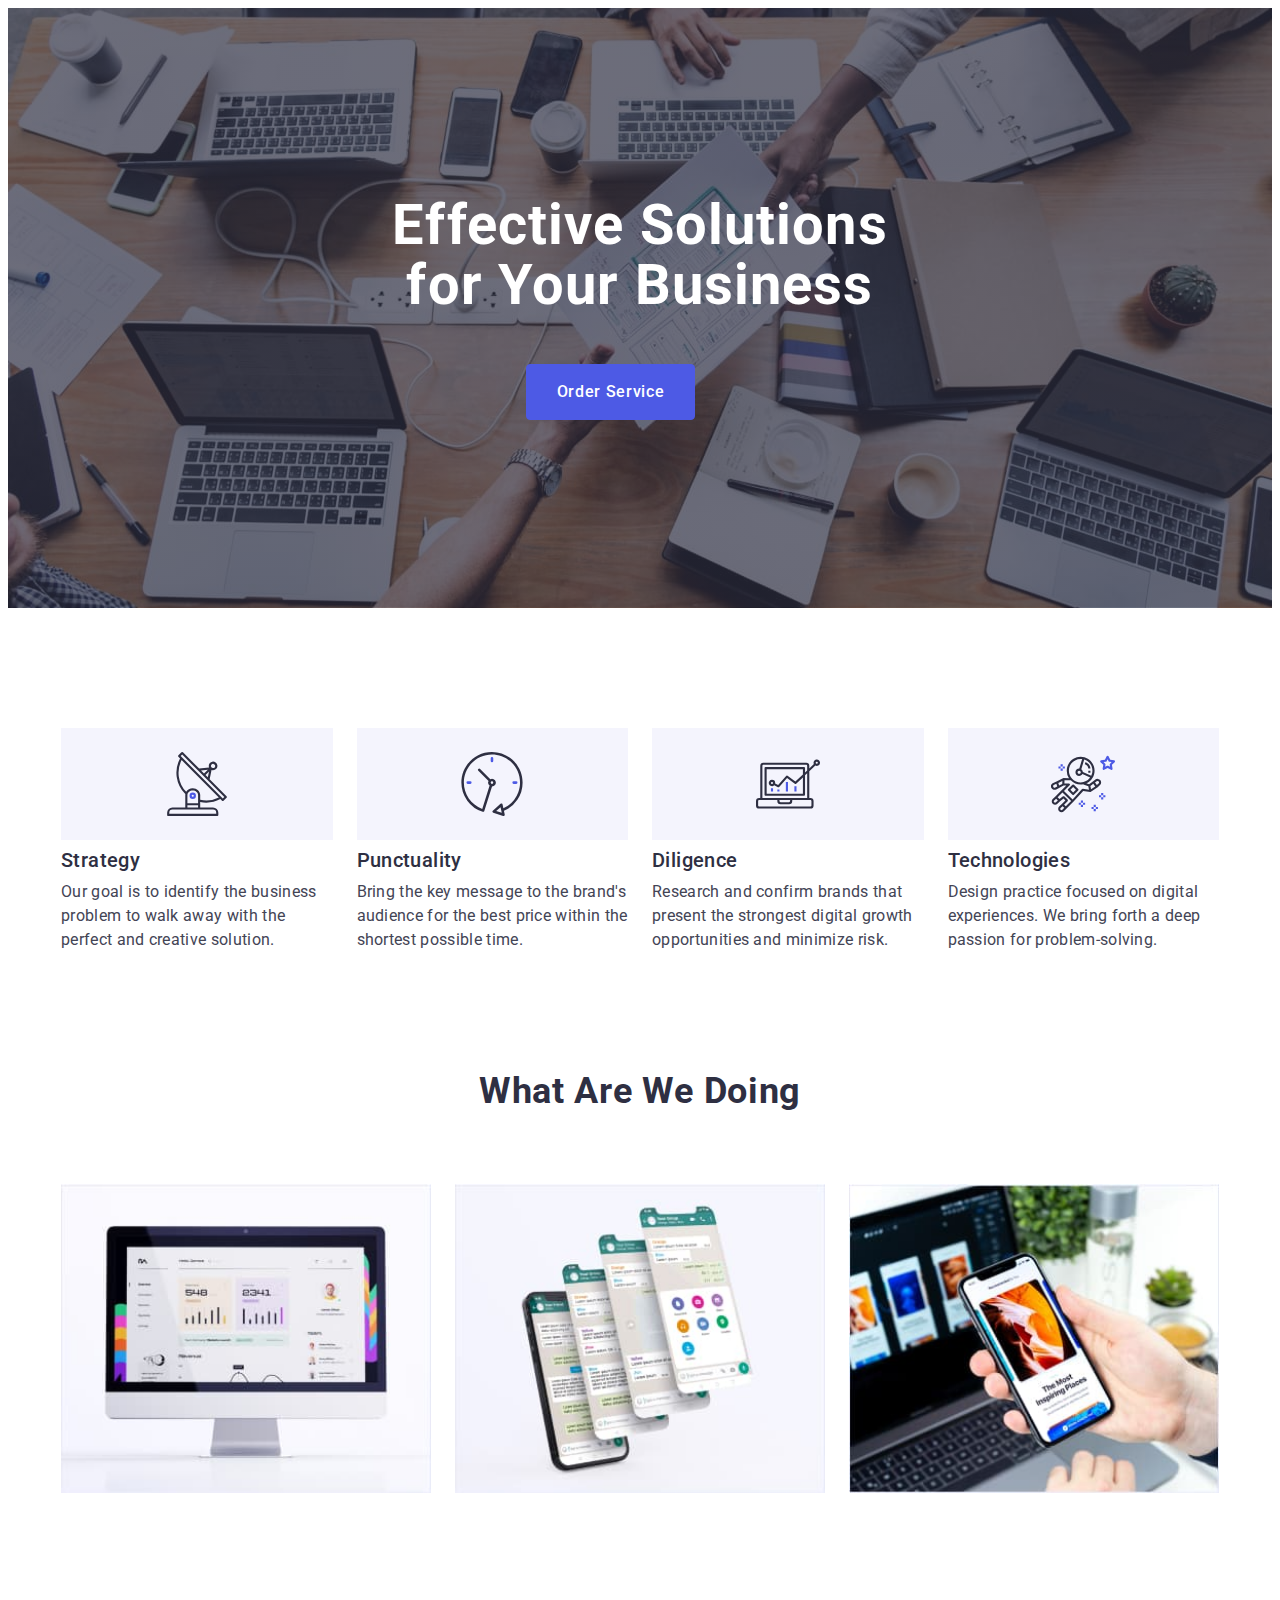
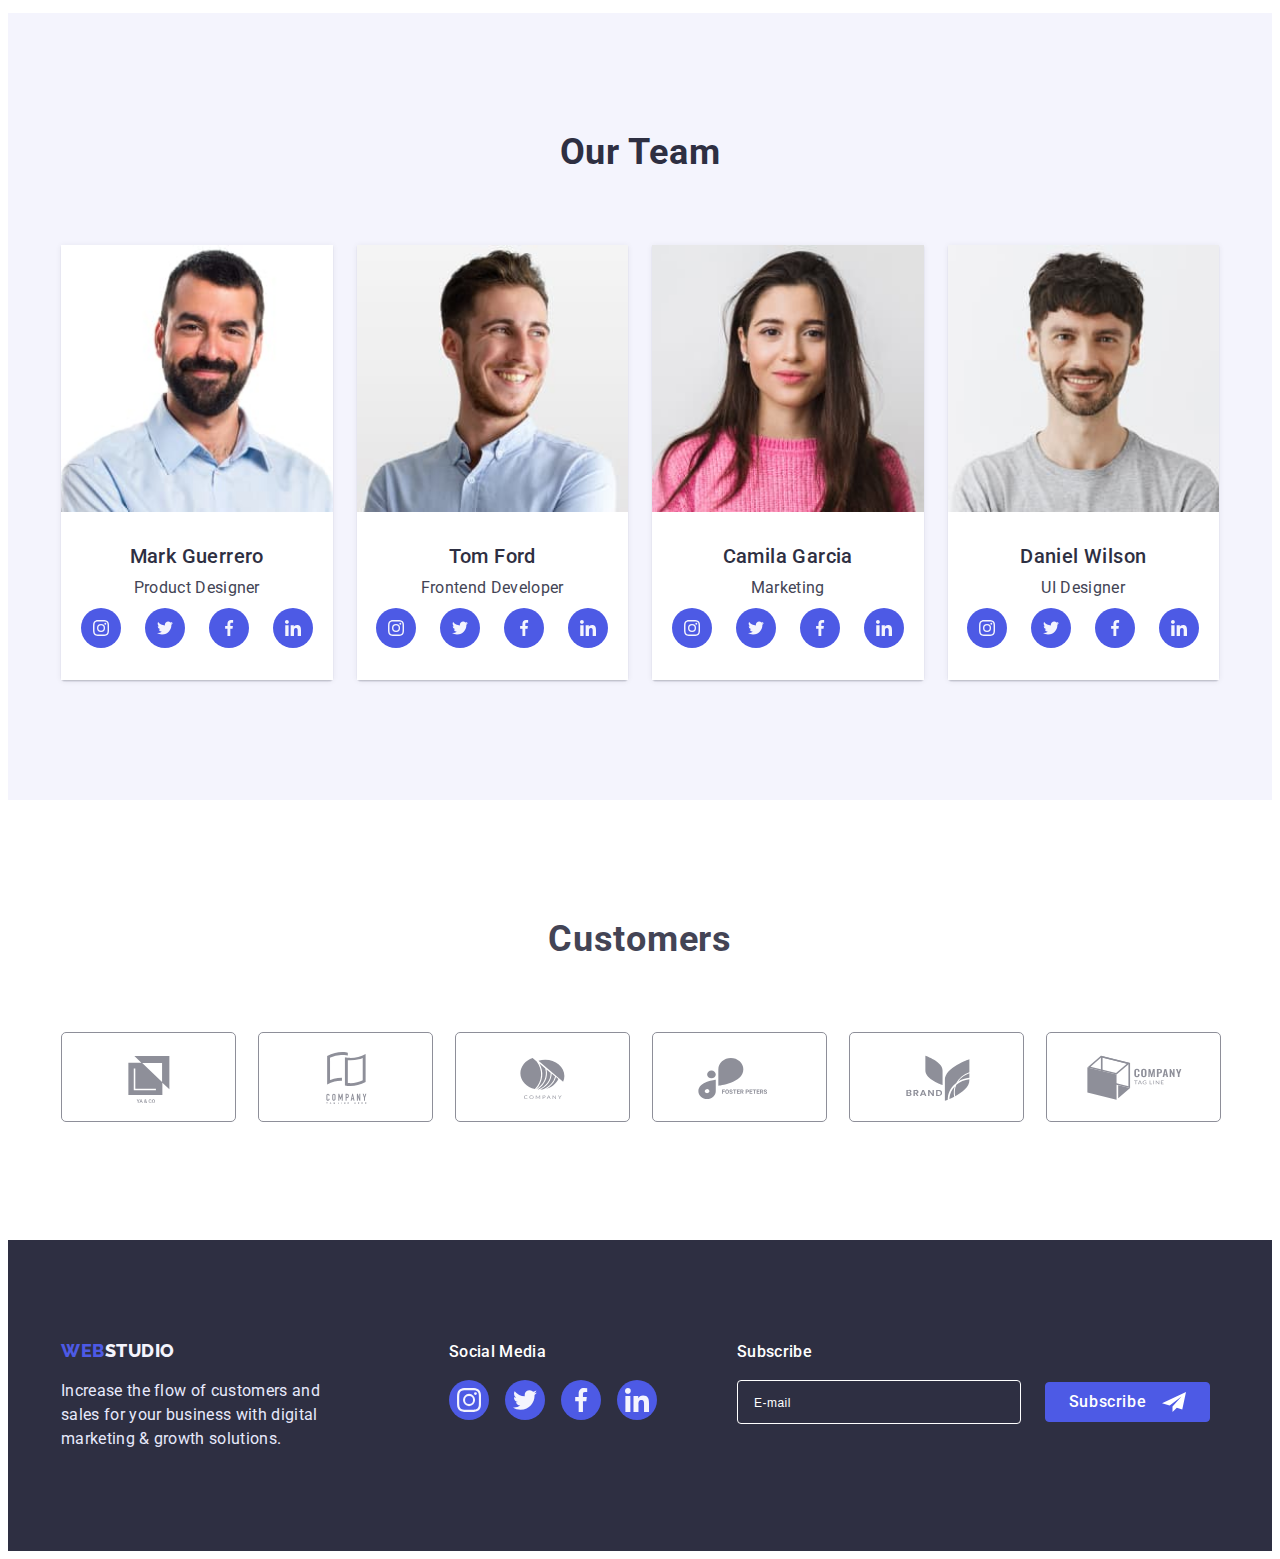
==== commit bbb0fdb2: "main" ====
--- a/index.html
+++ b/index.html
@@ -148,6 +148,7 @@
           <ul class="doing-list list">
             <li class="doing-item">
               <img
+              srcset="./images/section2/Rectangle71.jpg 1x, ./images/section2/Rectangle71-2x.jpg 2x"
                 src="./images/section2/Rectangle71.jpg"
                 alt="Image example"
                 width="360"
@@ -155,6 +156,7 @@
             </li>
             <li class="doing-item">
               <img
+              srcset="./images/section2/Rectangle72.jpg 1x, ./images/section2/Rectangle72-2x.jpg 2x"
                 src="./images/section2/Rectangle72.jpg"
                 alt="Image example"
                 width="360"
@@ -162,6 +164,7 @@
             </li>
             <li class="doing-item">
               <img
+              srcset="./images/section2/Rectangle73.jpg 1x, ./images/section2/Rectangle73-2x.jpg 2x"
                 src="./images/section2/Rectangle73.jpg"
                 alt="Image example"
                 width="360"
@@ -180,6 +183,7 @@
             <li class="team-item">
               <img
                 class="team-img"
+                srcset="./images/section3/img1.jpg 1x, ./images/section3/img1-2x.jpg 2x"
                 src="./images/section3/img1.jpg"
                 alt="Image example"
                 width="264"
@@ -222,6 +226,7 @@
             <li class="team-item">
               <img
                 class="team-img"
+                srcset="./images/section3/img2.jpg 1x, ./images/section3/img2-2x.jpg 2x"
                 src="./images/section3/img2.jpg"
                 alt="Image example"
                 width="264"
@@ -267,6 +272,7 @@
             <li class="team-item">
               <img
                 class="team-img"
+                srcset="./images/section3/img3.jpg 1x, ./images/section3/img3-2x.jpg 2x"
                 src="./images/section3/img3.jpg"
                 alt="Image example"
                 width="264"
@@ -312,6 +318,7 @@
             <li class="team-item">
               <img
                 class="team-img"
+                srcset="./images/section3/img4.jpg 1x, ./images/section3/img4-2x.jpg 2x"
                 src="./images/section3/img4.jpg"
                 alt="Image example"
                 width="264"
--- a/css/style.css
+++ b/css/style.css
@@ -11,6 +11,7 @@
   --color-grey: #2e2f42;
   --color-white: #ffffff;
   --color-dairy: #fcfcfc;
+  --grad: linear-gradient(rgba(46, 47, 66, 0.7), rgba(46, 47, 66, 0.7));
 }
 
 p,
@@ -197,11 +198,8 @@
 
 .hero {
   background-color: var(--color-navy-blue);
-  background-image: linear-gradient(
-      rgba(46, 47, 66, 0.7),
-      rgba(46, 47, 66, 0.7)
-    ),
-    url(../images/hero/people-office.jpg);
+  background-image: var(--grad),
+    url(../images/hero/Dark-bg.jpg);
   background-repeat: no-repeat;
   background-size: cover;
   max-width: 428px;
@@ -210,6 +208,15 @@
   padding-bottom: 112px;
   margin-left: auto;
   margin-right: auto;
+}
+
+@media (min-device-pixel-ratio: 2),
+  (min-resolution: 192dpi),
+  (min-resolution: 2dppx) {
+  .hero {
+    background-image: var(--grad),
+    url(../images/hero/Dark-bg-2x.jpg);
+  }
 }
 
 .hero-title {
@@ -298,27 +305,10 @@
 /* -------------doing-------------- */
 
 .doing {
+ display: none;
  
-  padding-top: 0;
-  padding-bottom: 120px;  
-  
-}
-
-.doing-item {
-  width: calc((100% - 48px) / 3); 
-  
-}
-
-.doing-title {
-  color: var(--color-navy-blue);
-  margin-bottom: 72px;
-}
-
-.doing-list {
-  display: flex; 
-  flex-wrap: wrap;
-  gap: 24px;
-} 
+}
+
 
 
 
@@ -932,7 +922,7 @@
   background-color: var(--color-iris);
   box-shadow: 0px 4px 4px rgba(0, 0, 0, 0.15);
   border: 4px solid var(--color-iris);
-  margin: 0 auto;
+  margin: 0 95px auto;
   transition: background-color 250ms cubic-bezier(0.4, 0, 0.2, 1),
   border-color 250ms cubic-bezier(0.4, 0, 0.2, 1);
 }
--- a/css/media.css
+++ b/css/media.css
@@ -54,8 +54,18 @@
    } 
 
    .hero {
+    background-image: var(--grad),
+  url(../images/hero/Dark-bg-pl.jpg);
     max-width: 768px;
   
+}
+@media (min-device-pixel-ratio: 2),
+  (min-resolution: 192dpi),
+  (min-resolution: 2dppx) {
+  .hero {
+    background-image: var(--grad),
+    url(../images/hero/Dark-bg-pl-2x.jpg);
+  }
 }
 
      /*-------------- feature ------------*/
@@ -178,12 +188,20 @@
 
 /* ----------- HERO ------------- */
 .hero {
- 
+  background-image: var(--grad),
+  url(../images/hero/people-office.jpg);
   max-width: 1440px;
   padding-top: 188px;
   padding-bottom: 188px;
-  margin-left: auto;
-  margin-right: auto;
+  
+}
+@media (min-device-pixel-ratio: 2),
+  (min-resolution: 192dpi),
+  (min-resolution: 2dppx) {
+  .hero {
+    background-image: var(--grad),
+    url(../images/hero/people-office-2x.jpg);
+  }
 }
 .hero-title {
   max-width: 496px;
@@ -231,7 +249,8 @@
     /* -------------doing-------------- */
     .doing {
       padding-top: 0;
-      padding-bottom: 120px; 
+      padding-bottom: 120px;
+      display: flex; 
       
     }
     
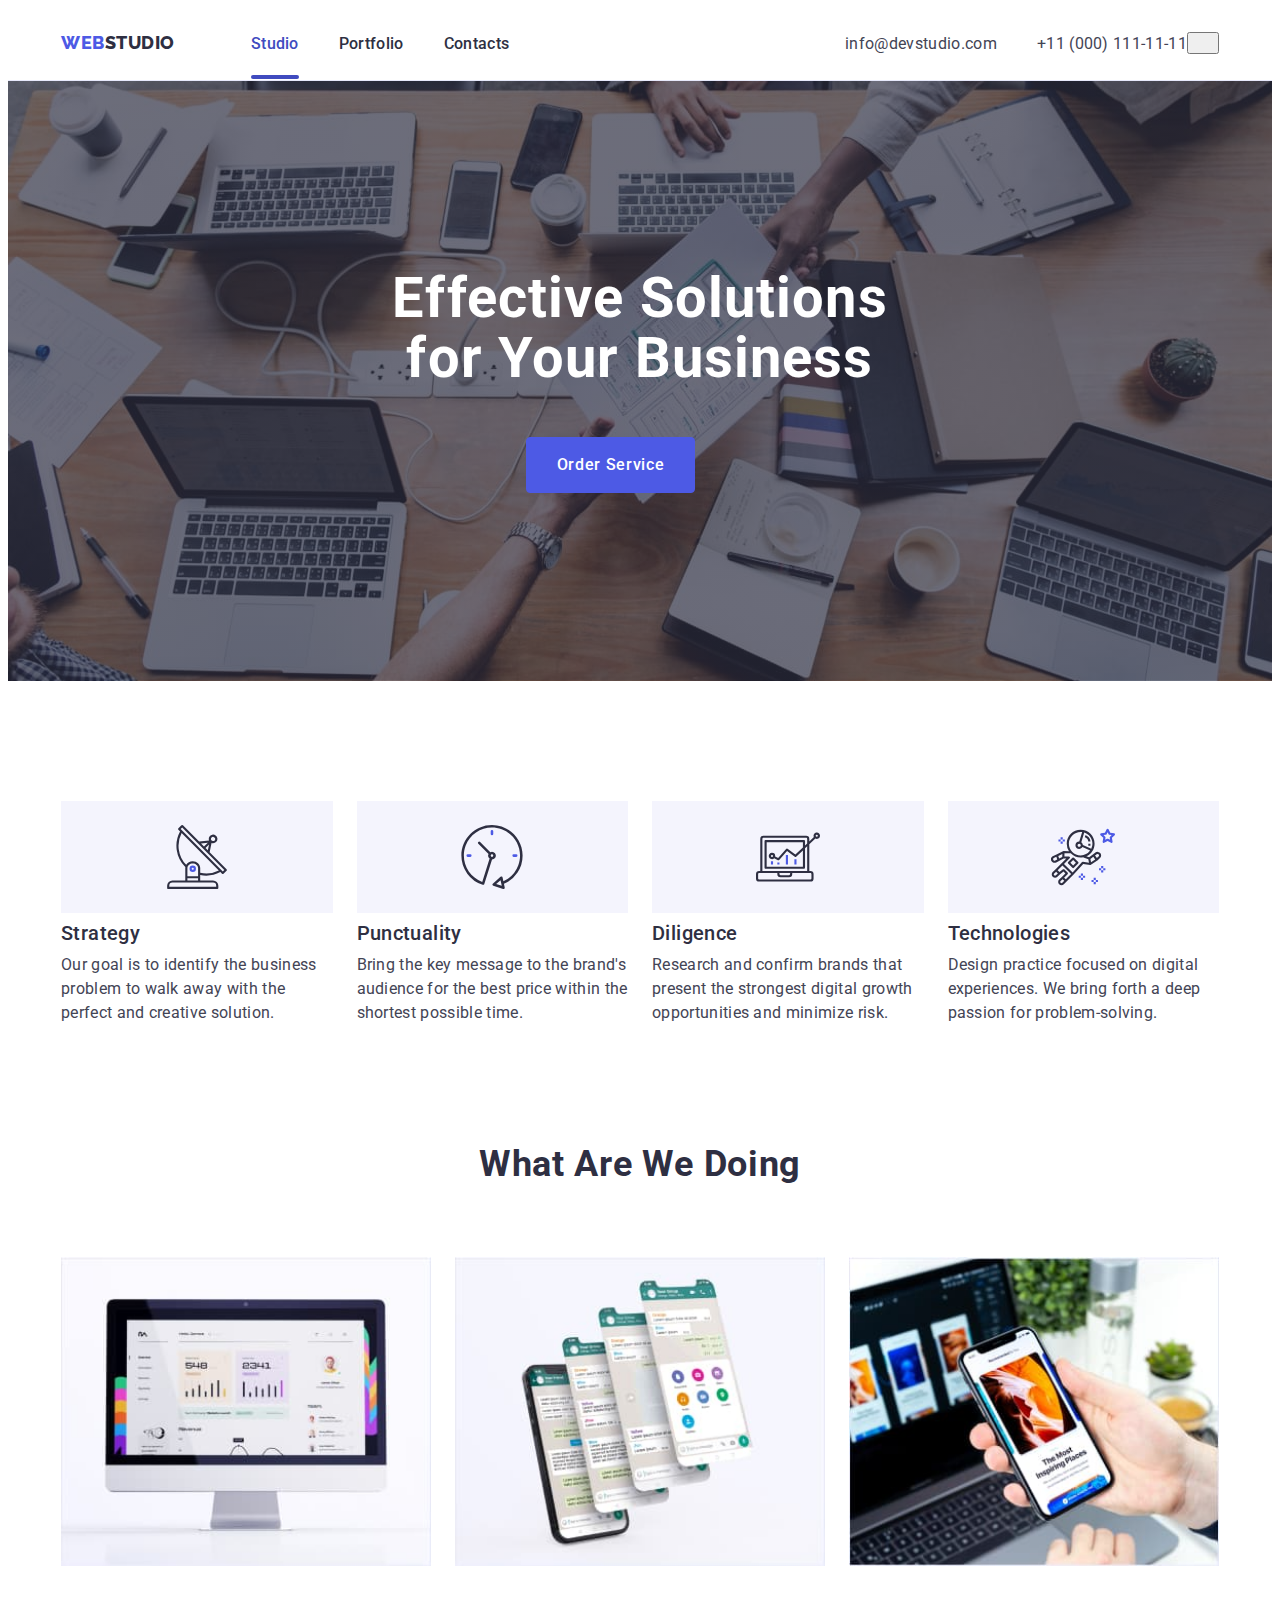
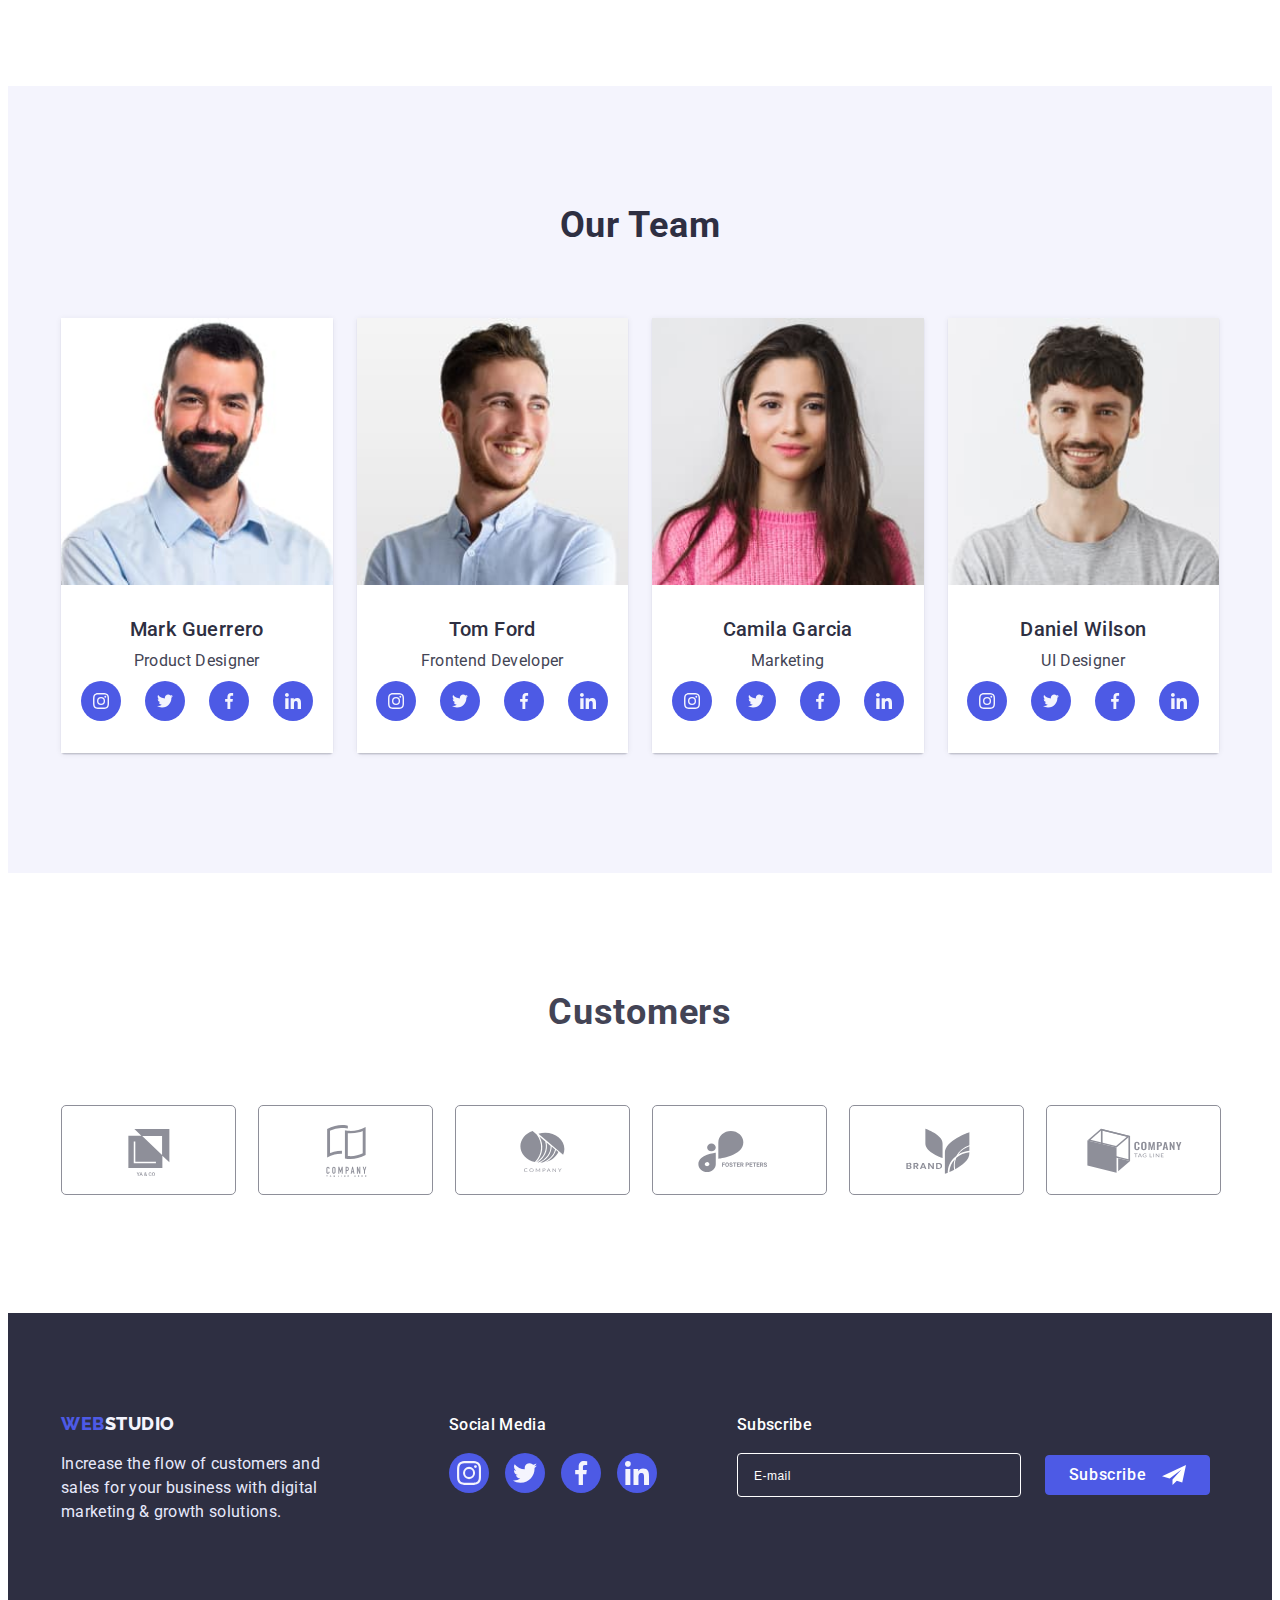
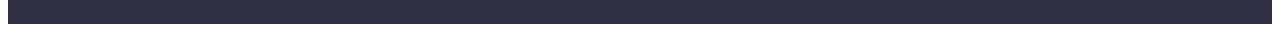
==== commit 44a43b36: "main" ====
--- a/index.html
+++ b/index.html
@@ -27,7 +27,7 @@
 
   <body>
     <!-- Header -->
-    <!-- <header class="header">
+    <header class="header">
       <div class="header-container container">
         <nav class="header-nav">
           <a class="logo link" href="./index.html" 
@@ -59,8 +59,13 @@
             </li>
           </ul>
         </address>
+        <button type="button" class="header-icon-btn" >
+          <svg width="32" height="22" class="header-icon">
+            <use href="./images/icon/symbol-defs.svg#icon-Vector-2"></use>
+          </svg>
+        </button>
       </div>
-    </header>  -->
+    </header>  
 
     <!-- Main -->
 
--- a/css/style.css
+++ b/css/style.css
@@ -132,68 +132,21 @@
 .logo-color {
   color: var(--color-navy-blue);
 }
-
 .header-list {
-  display: flex;
-  align-items: center;
-  gap: 40px;
+  display: none;
+  
 }
 .header-list-address {
-  display: flex;
-  align-items: center;
-  gap: 40px;
-  
-}
-.header-link {
-  font-family: inherit;
-  font-weight: 500;
-  font-size: 16px;
-  line-height: 1.5em;
-  letter-spacing: 0.02em;
-  color: var(--color-navy-blue);
-  transition: color 250ms cubic-bezier(0.4, 0, 0.2, 1);
-}
-
-a[class="header-link header-line link"] {
-  color: var(--color-ocean);
-}
-
-.header-item {
-  display: block;
-  width: 100%;
-  min-height: 48px;
-  position: relative;
-}
-.header-item > .header-line::after {
-  content: "";
-  width: 100%;
-  height: 4px;
-  border-radius: 2px;
-  display: block;
-  background-color: var(--color-ocean);
-  position: absolute;
-  top: 43px;
-  left: 0;
-  transition: background-color 250ms cubic-bezier(0.4, 0, 0.2, 1);
-}
-
-.header-link:is(:hover, :focus) {
-  color: var(--color-ocean);
-}
-
-.header-address {
-  font-weight: 400;
-  font-size: 16px;
-  line-height: 1.5;
-  letter-spacing: 0.02em;
-  color: var(--color-slate);
-  transition: color 250ms cubic-bezier(0.4, 0, 0.2, 1);
-}
-
-.header-address:is(:hover, :focus) {
-  color: var(--color-ocean);
-}
-
+  display: none;
+}
+.header-icon-btn {
+  display: flex;
+  width: 32px;
+  height: 22px;
+  align-items: center;
+  justify-content: center;
+  fill: var(--color-navy-blue);
+}
 /* ----------- HERO ------------- */
 
 .hero {
--- a/css/media.css
+++ b/css/media.css
@@ -41,12 +41,73 @@
   display: flex;
   align-items: center;
 }
-    .header-list-address {
-      display: flex;
-      flex-direction: column;
-      gap: 12px;
-      
-    }
+.header-list {
+  display: flex;
+  align-items: center;
+  gap: 40px;
+}
+.header-list-address {
+  display: flex;
+  flex-direction: column;
+  align-items: center;
+  gap: 12px;
+  
+}
+.header-link {
+  font-family: inherit;
+  font-weight: 500;
+  font-size: 16px;
+  line-height: 1.5em;
+  letter-spacing: 0.02em;
+  color: var(--color-navy-blue);
+  transition: color 250ms cubic-bezier(0.4, 0, 0.2, 1);
+}
+
+a[class="header-link header-line link"] {
+  color: var(--color-ocean);
+}
+
+.header-item {
+  display: block;
+  width: 100%;
+  min-height: 48px;
+  position: relative;
+}
+.header-item > .header-line::after {
+  content: "";
+  width: 100%;
+  height: 4px;
+  border-radius: 2px;
+  display: block;
+  background-color: var(--color-ocean);
+  position: absolute;
+  top: 43px;
+  left: 0;
+  transition: background-color 250ms cubic-bezier(0.4, 0, 0.2, 1);
+}
+
+.header-link:is(:hover, :focus) {
+  color: var(--color-ocean);
+}
+
+.header-address {
+  font-weight: 400;
+  font-size: 16px;
+  line-height: 1.5;
+  letter-spacing: 0.02em;
+  color: var(--color-slate);
+  transition: color 250ms cubic-bezier(0.4, 0, 0.2, 1);
+}
+
+.header-address:is(:hover, :focus) {
+  color: var(--color-ocean);
+}
+
+.header-icon {
+  display: none;
+}
+
+    
 
    /* hero */
    .hero-btn {
@@ -178,13 +239,71 @@
   display: flex;
   align-items: flex-start;
 }
+.header-list {
+  display: flex;
+  align-items: center;
+  gap: 40px;
+}
 .header-list-address {
   display: flex;
   flex-direction: row;
-  align-items: flex-start;
+  align-items: center;
   gap: 40px;
   
 }
+.header-link {
+  font-family: inherit;
+  font-weight: 500;
+  font-size: 16px;
+  line-height: 1.5em;
+  letter-spacing: 0.02em;
+  color: var(--color-navy-blue);
+  transition: color 250ms cubic-bezier(0.4, 0, 0.2, 1);
+}
+
+a[class="header-link header-line link"] {
+  color: var(--color-ocean);
+}
+
+.header-item {
+  display: block;
+  width: 100%;
+  min-height: 48px;
+  position: relative;
+}
+.header-item > .header-line::after {
+  content: "";
+  width: 100%;
+  height: 4px;
+  border-radius: 2px;
+  display: block;
+  background-color: var(--color-ocean);
+  position: absolute;
+  top: 43px;
+  left: 0;
+  transition: background-color 250ms cubic-bezier(0.4, 0, 0.2, 1);
+}
+
+.header-link:is(:hover, :focus) {
+  color: var(--color-ocean);
+}
+
+.header-address {
+  font-weight: 400;
+  font-size: 16px;
+  line-height: 1.5;
+  letter-spacing: 0.02em;
+  color: var(--color-slate);
+  transition: color 250ms cubic-bezier(0.4, 0, 0.2, 1);
+}
+
+.header-address:is(:hover, :focus) {
+  color: var(--color-ocean);
+}
+.header-icon {
+  display: none;
+}
+
 
 /* ----------- HERO ------------- */
 .hero {
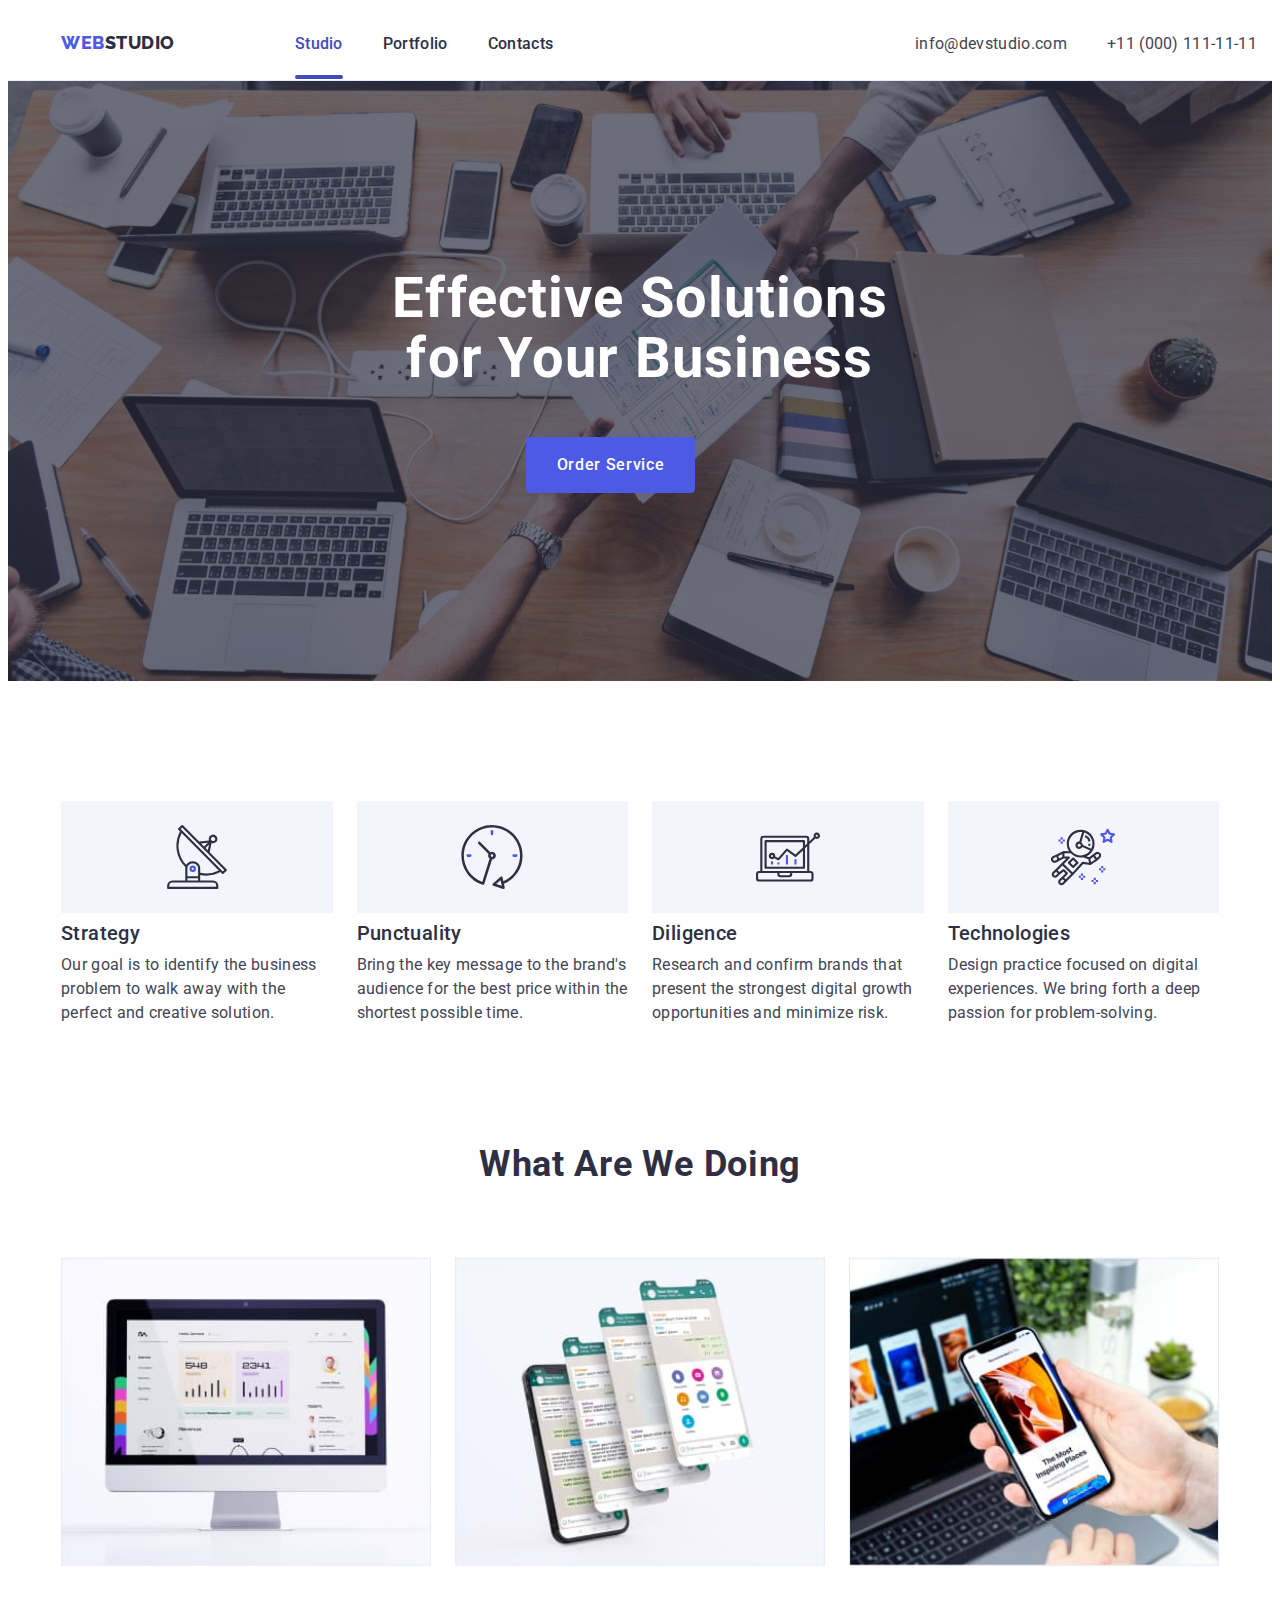
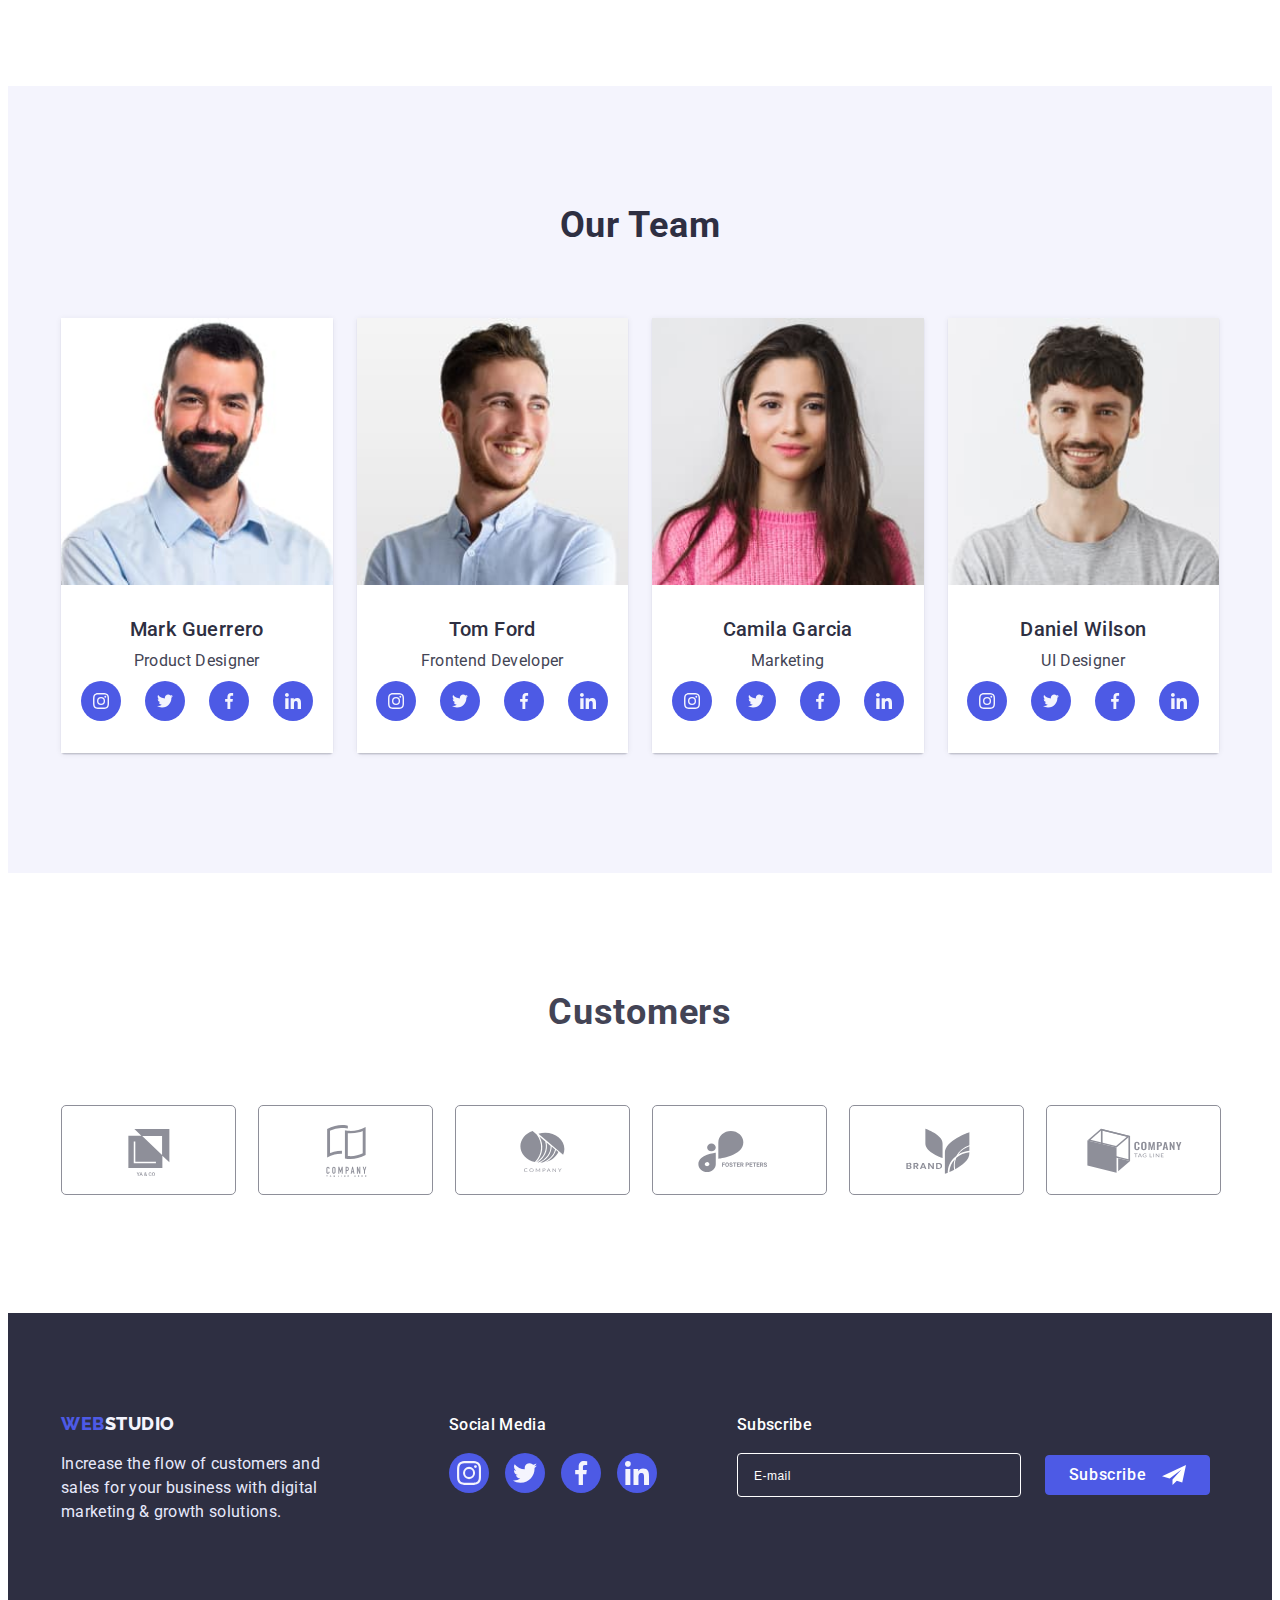
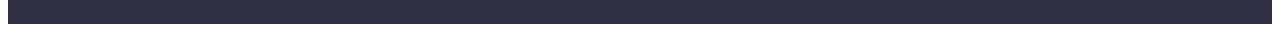
==== commit fc698017: "main" ====
--- a/index.html
+++ b/index.html
@@ -59,12 +59,82 @@
             </li>
           </ul>
         </address>
-        <button type="button" class="header-icon-btn" >
+        <button type="button" data-menu-open  class="header-icon-btn" >
           <svg width="32" height="22" class="header-icon">
             <use href="./images/icon/symbol-defs.svg#icon-Vector-2"></use>
           </svg>
         </button>
       </div>
+
+      <div class="mob-menu is-hidden" data-menu >
+        <button class="mob-menu-close" data-menu-close type="button">
+          <svg width="8" height="8" class="mob-menu-close-icon">
+            <use
+              href="./images/icon/symbol-defs.svg#icon-close-black-18dp"
+            ></use></svg>
+        </button>
+
+       <div class="mob-menu-top">
+          <ul class="mob-menu-list list">
+            <li class="mob-menu-item">
+              <a class="mob-menu-link link" href="./index.html">Studio</a>
+            </li>
+            <li class="mob-menu-item">
+              <a class="mob-menu-link link" href="./portfolio.html">Portfolio</a>
+            </li>
+            <li class="mob-menu-item">
+              <a class="mob-menu-link contacts-link link" href="">Contacts</a>
+            </li>
+          </ul>
+       </div>
+      
+        <div class="mob-menu-bottom">
+          <address class="address">
+            <ul class="mob-menu-list-address list">
+            <li>
+              <a class="mob-menu-address-tel link" href="tel:+110001111111"
+                >+11 (000) 111-11-11</a>
+            </li>
+            <li>
+              <a class="mob-menu-address-mail link" href="mailto:info@devstudio.com"
+                >info@devstudio.com</a>
+            </li>
+            </ul>
+          </address>
+  
+          <ul class="mob-menu-soc-list list">
+            <li class="mob-menu-soc-item">
+            <a href="" class="mob-menu-soc-link link" target="_blank" rel="noopener noreferrer nofollow"
+              ><svg width="16" height="16" class="mob-menu-soc-icon">
+                <use
+                  href="./images/icon/symbol-defs.svg#icon-instagram"
+                ></use></svg></a>
+            </li>
+            <li class="mob-menu-soc-item">
+            <a href="" class="mob-menu-soc-link link" target="_blank" rel="noopener noreferrer nofollow"
+              ><svg width="16" height="16" class="team-soc-icon">
+                <use
+                  href="./images/icon/symbol-defs.svg#icon-twitter"
+                ></use></svg></a>
+            </li>
+            <li class="mob-menu-soc-item">
+                <a href="" class="mob-menu-soc-link link" target="_blank" rel="noopener noreferrer nofollow">
+                  <svg width="16" height="16" class="team-soc-icon">
+                    <use
+                      href="./images/icon/symbol-defs.svg#icon-facebook"
+                    ></use></svg></a>
+            </li>
+            <li class="mob-menu-soc-item">
+                <a href="" class="mob-menu-soc-link link" target="_blank" rel="noopener noreferrer nofollow"
+                  ><svg width="16" height="16" class="team-soc-icon">
+                    <use href="./images/icon/symbol-defs.svg#icon-linkedin"
+                    ></use></svg></a>
+            </li>
+          </ul>
+        </div>
+   
+      </div>
+
     </header>  
 
     <!-- Main -->
@@ -600,5 +670,6 @@
       AOS.init();
     </script>
     <script src="./js/modal.js"></script>
+    <script src="./js/menu.js"></script>
   </body>
 </html>
--- a/css/style.css
+++ b/css/style.css
@@ -104,18 +104,18 @@
 .header {
   border-bottom: 1px solid var(--color-cornflower);
   padding-top: 24px;
+  padding-bottom: 24px;
   background-color: var(--color-white);
+  
 }
 
 .header-container {
   display: flex;
   align-items: center;
-}
-.header-nav {
-  display: flex;
-  margin-right: auto;
-  align-items: flex-start;
-}
+  justify-content: space-between;
+  overflow: auto;
+}
+
 
 .logo {
   font-family: "Raleway", sans-serif;
@@ -127,7 +127,7 @@
   letter-spacing: 0.03em;
   text-transform: uppercase;
   color: var(--color-iris);
-  margin-right: 76px;
+  /* margin-right: 76px; */
 }
 .logo-color {
   color: var(--color-navy-blue);
@@ -140,13 +140,155 @@
   display: none;
 }
 .header-icon-btn {
-  display: flex;
+  display: block;
   width: 32px;
   height: 22px;
+  padding: 0;
+  background-color: transparent;
+  border: none;
+  
+ 
+}
+
+.header-icon {
+  display: flex;
+  align-items: center;
+  justify-content: center;
+  width: 100%;
+  height: 100%;
+  fill: var(--color-navy-blue);
+ 
+  
+}
+
+.mob-menu {
+  width: 100%;
+  height: 100%;
+  position: fixed;
+  top: 0;
+  z-index: 1;
+  display: flex;
+  flex-direction: column;
+  justify-content: space-between;
+  overflow: auto;
+  padding-top: 80px;
+  padding-left:  40px;
+  padding-bottom:  40px;
+background-color: var(--color-dairy);
+box-shadow: 0px 2px 1px rgba(46, 47, 66, 0.08), 0px 1px 1px rgba(46, 47, 66, 0.16), 0px 1px 6px rgba(46, 47, 66, 0.08);
+transform: translate(0, 0) scale(1, 1);
+ transition: transform 250ms cubic-bezier(0.4, 0, 0.2, 1);
+}
+
+.mob-menu.is-hidden {
+transform: translate(100%, 100%) scale(2, 2);
+}
+.mob-menu-close {
+  display: block;
+  position: absolute;
+  top: 24px;
+  left: 380px;
+  border-radius: 50%;
+  width: 24px;
+  height: 24px;
+  background-color: transparent;
+  border: 1px solid rgba(0, 0, 0, 0.1);
+  
+}
+
+.mob-menu-close-icon {
+  width: 100%;
+  height: 100%;
+  display: flex;
   align-items: center;
   justify-content: center;
   fill: var(--color-navy-blue);
-}
+  
+}
+
+.mob-menu-list {
+  display: flex;
+  flex-direction: column;
+  gap: 40px;
+   
+}
+.mob-menu-link {
+  font-family: inherit;
+  font-weight: 700;
+font-size: 36px;
+line-height: 1.11;
+letter-spacing: 0.02em;
+text-transform: capitalize;
+  color: var(--color-navy-blue);
+  transition: color 250ms cubic-bezier(0.4, 0, 0.2, 1);
+}
+
+a[class="mob-menu-link contacts-link link"]  {
+  color: var(--color-ocean);
+  }
+
+.mob-menu-bottom {
+  display: flex;
+  flex-direction: column;
+  gap: 40px;
+}
+
+.mob-menu-list-address {
+  display: flex;
+  flex-direction: column;
+  gap: 40px;
+}
+
+.mob-menu-address-tel {
+font-weight: 700;
+font-size: 36px;
+line-height: 1.11;
+letter-spacing: 0.02em;
+text-transform: capitalize;
+color: var(--color-iris);
+}
+
+.mob-menu-address-mail {
+  font-weight: 500;
+font-size: 20px;
+line-height: 1.2;
+letter-spacing: 0.02em;
+color: var(--color-slate);
+}
+
+
+.mob-menu-soc-list {
+  display: flex;
+  gap: 56px;
+ 
+}
+.mob-menu-soc-item {
+  width: 40px;
+  height: 40px;
+}
+
+.mob-menu-soc-link {
+  width: 100%;
+  height: 100%;
+  border-radius: 50%;
+  background-color: var(--color-iris);
+  display: flex;
+  align-items: center;
+  justify-content: center;
+  transition: background-color 250ms cubic-bezier(0.4, 0, 0.2, 1);
+}
+
+.mob-menu-soc-link:is(:hover, :focus) {
+  background-color: var(--color-ocean);
+}
+
+.team-soc-icon {
+  fill: var(--color-cloud);
+}
+
+
+
+
 /* ----------- HERO ------------- */
 
 .hero {
@@ -155,7 +297,7 @@
     url(../images/hero/Dark-bg.jpg);
   background-repeat: no-repeat;
   background-size: cover;
-  max-width: 428px;
+  max-width: 768px;
   background-position: center;
   padding-top: 112px;
   padding-bottom: 112px;
@@ -397,8 +539,8 @@
 .portfolio {
   /* padding-top: 96px;
   padding-bottom: 120px; */
-  padding-top: 0px;
-  padding-bottom: 0px;
+  padding-top: 48px;
+  padding-bottom: 48px;
 }
 .filters-list {
   align-items: center;
--- a/css/media.css
+++ b/css/media.css
@@ -5,12 +5,8 @@
    
 .container {
     width: 426px;
-
-}
-
-  
-  
-}
+}
+
 /*-------------- feature ------------*/
 
 /* customers */
@@ -25,21 +21,34 @@
 width: 298px;
 }
 
+
 /* ----------footer----------- */
 
-
-    
+/* ------filters--------- */
+
+  
   
 @media screen and (min-width: 768px) {
    
     .container {
       width: 766px;
+
     }
 /* header */
-
+.header {
+ padding-bottom: 0;
+ position: relative;
+ }
 .header-container {
-  display: flex;
-  align-items: center;
+  
+}
+
+.header-nav {
+  display: flex;
+  flex-direction: row;
+  align-items: flex-start;
+  gap: 120px;
+  
 }
 .header-list {
   display: flex;
@@ -49,10 +58,14 @@
 .header-list-address {
   display: flex;
   flex-direction: column;
-  align-items: center;
   gap: 12px;
-  
-}
+   }
+
+  .address {
+    position: absolute;
+    top: 16px;
+    right: 16px;
+  }
 .header-link {
   font-family: inherit;
   font-weight: 500;
@@ -92,9 +105,9 @@
 
 .header-address {
   font-weight: 400;
-  font-size: 16px;
-  line-height: 1.5;
-  letter-spacing: 0.02em;
+font-size: 12px;
+line-height: 1.17;
+letter-spacing: 0.04em;
   color: var(--color-slate);
   transition: color 250ms cubic-bezier(0.4, 0, 0.2, 1);
 }
@@ -103,21 +116,18 @@
   color: var(--color-ocean);
 }
 
-.header-icon {
+.header-icon-btn {
   display: none;
 }
 
     
 
    /* hero */
-   .hero-btn {
-    margin: 0 284px auto;
-   } 
-
+   
    .hero {
     background-image: var(--grad),
   url(../images/hero/Dark-bg-pl.jpg);
-    max-width: 768px;
+    max-width: 1158px;
   
 }
 @media (min-device-pixel-ratio: 2),
@@ -128,6 +138,9 @@
     url(../images/hero/Dark-bg-pl-2x.jpg);
   }
 }
+.hero-btn {
+  margin: 0 284px auto;
+ } 
 
      /*-------------- feature ------------*/
     
@@ -234,7 +247,9 @@
         width: 1158px;
     }
 /* header */
-
+.header {
+  position: relative;
+}
 .header-container {
   display: flex;
   align-items: flex-start;
@@ -250,6 +265,12 @@
   align-items: center;
   gap: 40px;
   
+}
+.address {
+  position: absolute;
+  top: 24px;
+  right: 15px;
+
 }
 .header-link {
   font-family: inherit;
@@ -300,7 +321,7 @@
 .header-address:is(:hover, :focus) {
   color: var(--color-ocean);
 }
-.header-icon {
+.header-icon-btn {
   display: none;
 }
 
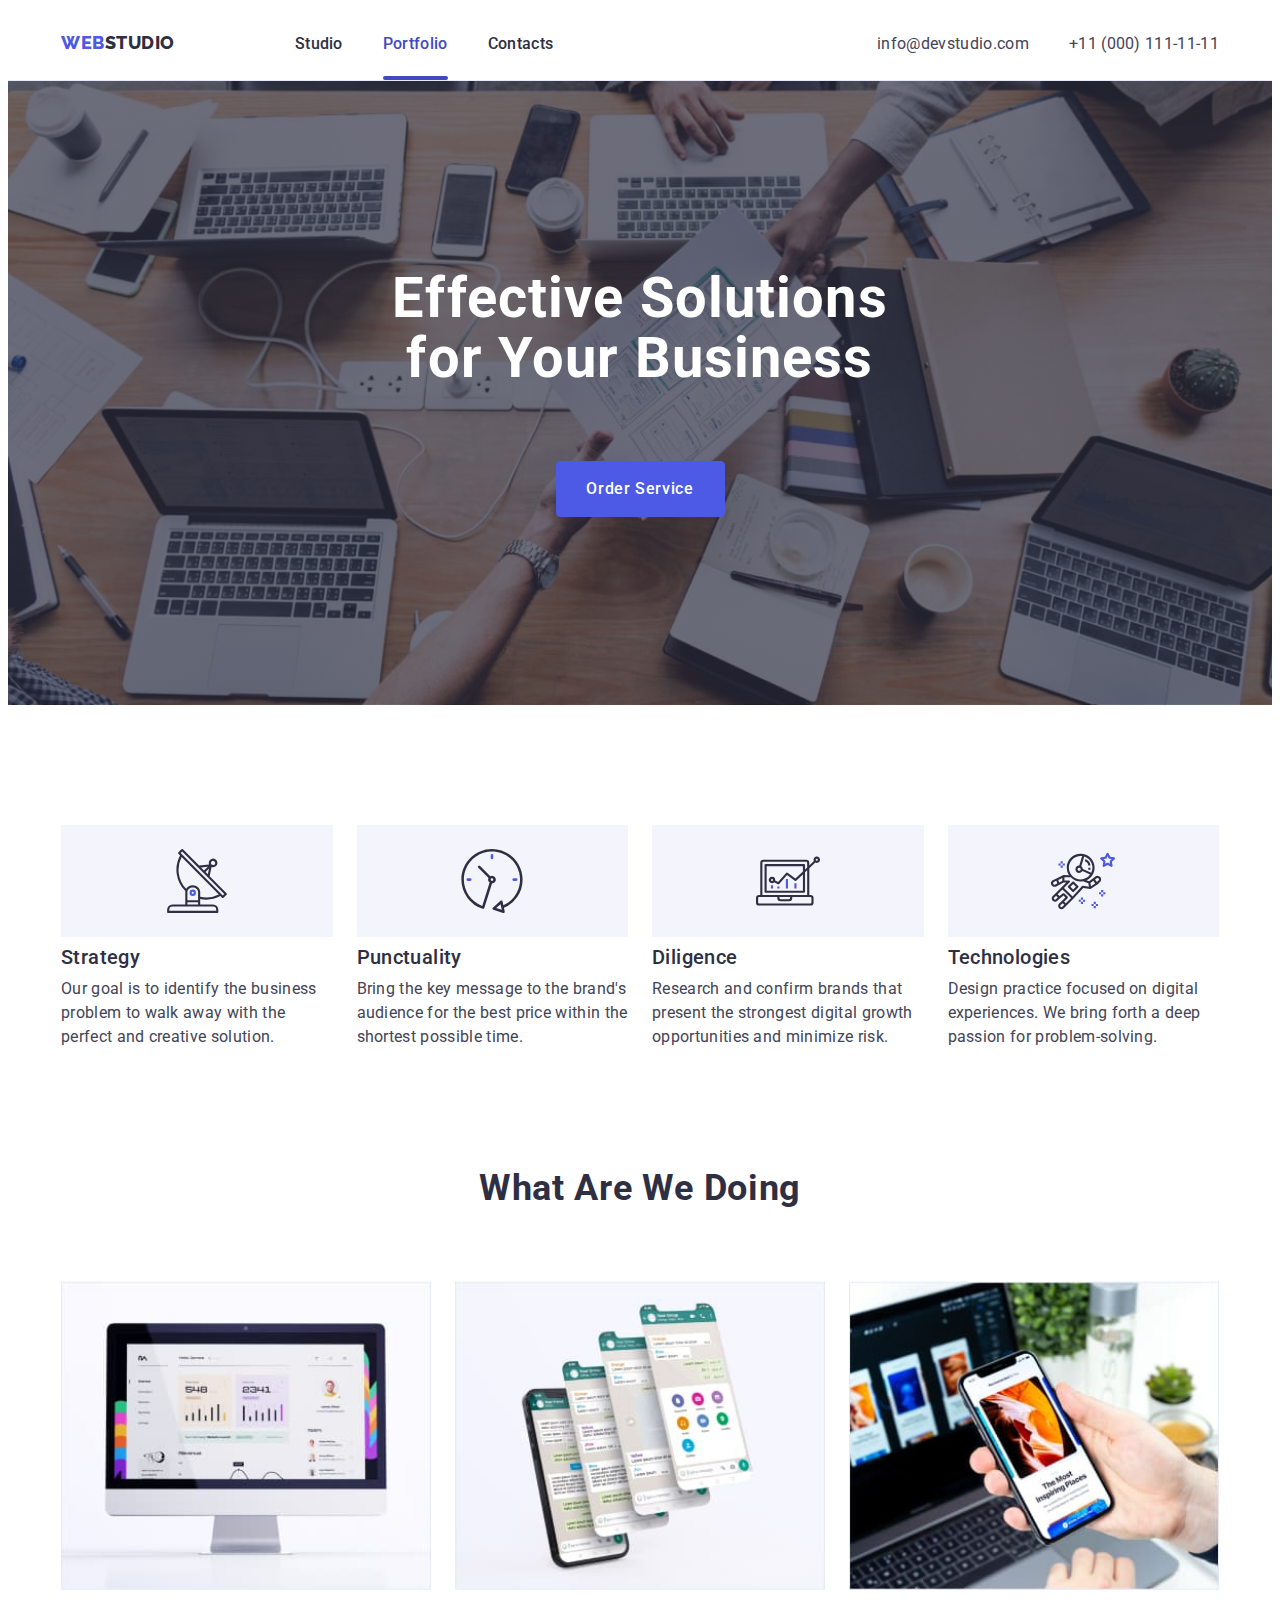
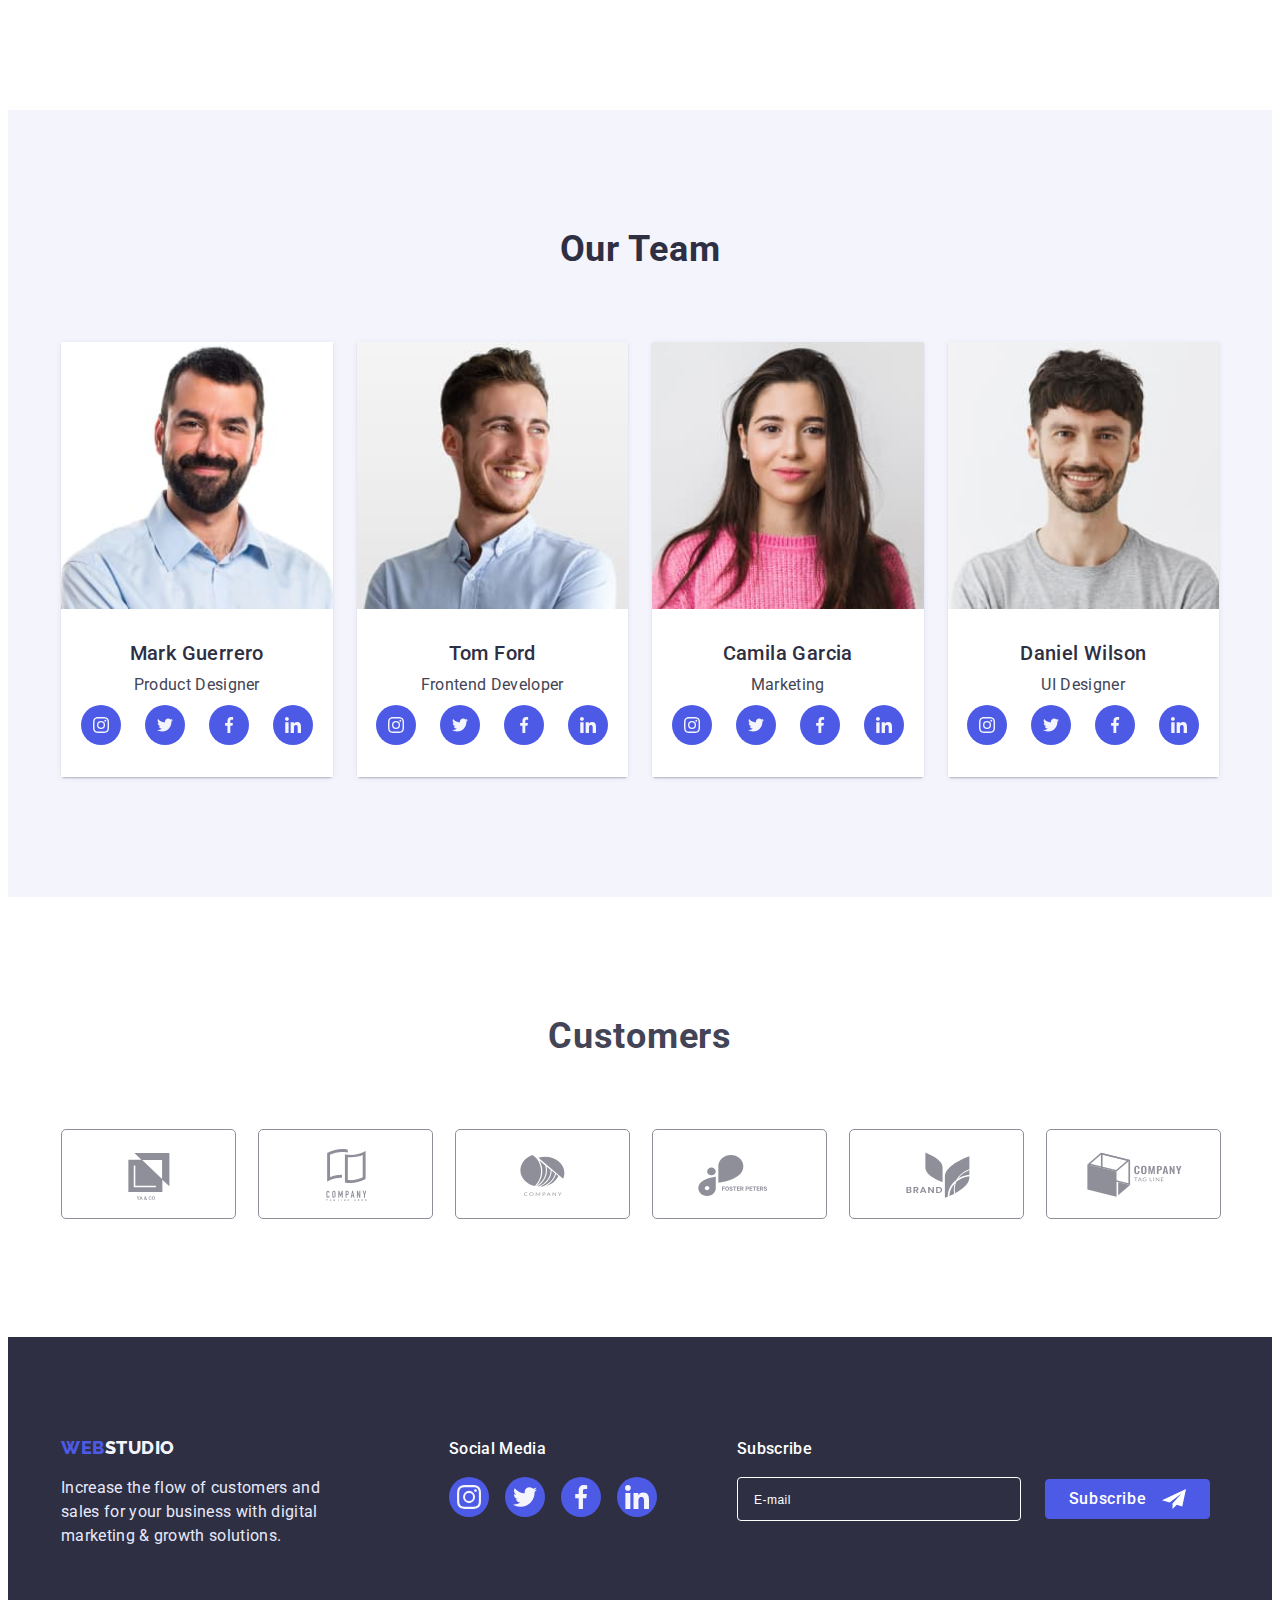
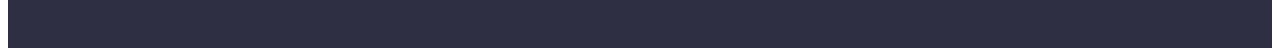
==== commit 3e4c6482: "main" ====
--- a/index.html
+++ b/index.html
@@ -35,10 +35,10 @@
           >
           <ul class="header-list list">
             <li class="header-item">
-              <a class="header-link header-line link" href="./index.html">Studio</a>
+              <a class="header-link link" href="./index.html">Studio</a>
             </li>
             <li class="header-item">
-              <a class="header-link link" href="./portfolio.html">Portfolio</a>
+              <a class="header-link header-line link" href="./portfolio.html">Portfolio</a>
             </li>
             <li class="header-item">
               <a class="header-link link" href="">Contacts</a>
@@ -59,13 +59,12 @@
             </li>
           </ul>
         </address>
-        <button type="button" data-menu-open  class="header-icon-btn" >
-          <svg width="32" height="22" class="header-icon">
+        <button type="button" data-menu-open  class="header-icon-btn btn" ><svg width="32" height="22" class="header-icon">
             <use href="./images/icon/symbol-defs.svg#icon-Vector-2"></use>
           </svg>
         </button>
       </div>
-
+  
       <div class="mob-menu is-hidden" data-menu >
         <button class="mob-menu-close" data-menu-close type="button">
           <svg width="8" height="8" class="mob-menu-close-icon">
@@ -73,7 +72,7 @@
               href="./images/icon/symbol-defs.svg#icon-close-black-18dp"
             ></use></svg>
         </button>
-
+  
        <div class="mob-menu-top">
           <ul class="mob-menu-list list">
             <li class="mob-menu-item">
@@ -134,7 +133,7 @@
         </div>
    
       </div>
-
+  
     </header>  
 
     <!-- Main -->
--- a/css/style.css
+++ b/css/style.css
@@ -106,6 +106,8 @@
   padding-top: 24px;
   padding-bottom: 24px;
   background-color: var(--color-white);
+  position: relative;
+
   
 }
 
@@ -114,6 +116,7 @@
   align-items: center;
   justify-content: space-between;
   overflow: auto;
+  position: static;
 }
 
 
@@ -127,26 +130,32 @@
   letter-spacing: 0.03em;
   text-transform: uppercase;
   color: var(--color-iris);
-  /* margin-right: 76px; */
-}
+  
+}
+
 .logo-color {
   color: var(--color-navy-blue);
 }
+.header-nav {
+  
+}
+
 .header-list {
   display: none;
   
 }
+
 .header-list-address {
   display: none;
 }
+
 .header-icon-btn {
   display: block;
   width: 32px;
   height: 22px;
-  padding: 0;
   background-color: transparent;
   border: none;
-  
+  padding: 0;
  
 }
 
@@ -156,7 +165,7 @@
   justify-content: center;
   width: 100%;
   height: 100%;
-  fill: var(--color-navy-blue);
+  stroke: var(--color-navy-blue);
  
   
 }
@@ -174,6 +183,7 @@
   padding-top: 80px;
   padding-left:  40px;
   padding-bottom:  40px;
+  padding-right: 35px;
 background-color: var(--color-dairy);
 box-shadow: 0px 2px 1px rgba(46, 47, 66, 0.08), 0px 1px 1px rgba(46, 47, 66, 0.16), 0px 1px 6px rgba(46, 47, 66, 0.08);
 transform: translate(0, 0) scale(1, 1);
@@ -187,7 +197,7 @@
   display: block;
   position: absolute;
   top: 24px;
-  left: 380px;
+  right: 24px;
   border-radius: 50%;
   width: 24px;
   height: 24px;
@@ -202,7 +212,7 @@
   display: flex;
   align-items: center;
   justify-content: center;
-  fill: var(--color-navy-blue);
+ fill: var(--color-navy-blue);
   
 }
 
@@ -259,7 +269,8 @@
 
 .mob-menu-soc-list {
   display: flex;
-  gap: 56px;
+  justify-content: space-between;
+  max-width: 328px;
  
 }
 .mob-menu-soc-item {
@@ -317,7 +328,7 @@
 .hero-title {
   font-weight: 700;
   font-size: 36px;
-  line-height: 1.07;
+  line-height: 1.11;
   text-align: center;
   letter-spacing: 0.02em;
   color: #ffffff;
@@ -336,7 +347,8 @@
   /* margin: 0 465px auto; */
   transition: background-color 250ms cubic-bezier(0.4, 0, 0.2, 1),
     border 250ms cubic-bezier(0.4, 0, 0.2, 1);
-  margin: 0 114px auto;
+  margin: 0 auto;
+  display: block;
 }
 
 .hero-btn:is(:hover, :focus) {
@@ -379,7 +391,7 @@
 }
 
 .feature-text {
-  font-weight: 400;
+  font-weight: 500;
   font-size: 16px;
   line-height: 1.5;
   letter-spacing: 0.02em;
@@ -416,6 +428,11 @@
   padding-top: 96px;
   padding-bottom: 96px;
 }
+
+.team-container {
+  width: 298px;
+  }
+
 .team-list {
   width: 100%;
   display: flex;
--- a/css/media.css
+++ b/css/media.css
@@ -1,34 +1,11 @@
-
-
-
-@media screen and (min-width: 428px) {
-   
-.container {
-    width: 426px;
-}
-
-/*-------------- feature ------------*/
-
-/* customers */
-
-
-/* doing */
-.doing {
-  display: none;
-}
-/* team */
-.team-container {
-width: 298px;
-}
-
-
-/* ----------footer----------- */
-
-/* ------filters--------- */
-
-  
-  
-@media screen and (min-width: 768px) {
+@media screen and (min-width: 320px) and (max-width: 428px) {}
+
+
+@media screen and (min-width: 428px) and (max-width: 768px) {}
+
+ 
+  
+@media screen and (min-width: 768px) and (max-width: 1158px) {
    
     .container {
       width: 766px;
@@ -62,7 +39,7 @@
    }
 
   .address {
-    position: absolute;
+    position: static;
     top: 16px;
     right: 16px;
   }
@@ -94,7 +71,7 @@
   display: block;
   background-color: var(--color-ocean);
   position: absolute;
-  top: 43px;
+  top: 44px;
   left: 0;
   transition: background-color 250ms cubic-bezier(0.4, 0, 0.2, 1);
 }
@@ -130,6 +107,7 @@
     max-width: 1158px;
   
 }
+
 @media (min-device-pixel-ratio: 2),
   (min-resolution: 192dpi),
   (min-resolution: 2dppx) {
@@ -138,9 +116,16 @@
     url(../images/hero/Dark-bg-pl-2x.jpg);
   }
 }
-.hero-btn {
-  margin: 0 284px auto;
- } 
+
+.hero-title {
+  font-weight: 700;
+  font-size: 56px;
+  line-height: 1.07;
+  max-width: 496px;
+  
+  
+}
+
 
      /*-------------- feature ------------*/
     
@@ -241,19 +226,27 @@
   }  
 
 
-@media screen and (min-width: 1158px) {
+@media screen and (min-width: 1158px)  {
    
     .container {
         width: 1158px;
     }
 /* header */
 .header {
-  position: relative;
+  padding-bottom: 0;
 }
 .header-container {
   display: flex;
   align-items: flex-start;
-}
+  /* position: static; */
+
+}
+.header-nav {
+  display: flex;
+  flex-direction: row;
+  align-items: flex-start;
+  gap: 120px;}
+
 .header-list {
   display: flex;
   align-items: center;
@@ -267,7 +260,7 @@
   
 }
 .address {
-  position: absolute;
+  position: static;
   top: 24px;
   right: 15px;
 
@@ -300,7 +293,7 @@
   display: block;
   background-color: var(--color-ocean);
   position: absolute;
-  top: 43px;
+  top: 44px;
   left: 0;
   transition: background-color 250ms cubic-bezier(0.4, 0, 0.2, 1);
 }
@@ -319,7 +312,7 @@
 }
 
 .header-address:is(:hover, :focus) {
-  color: var(--color-ocean);
+  color: var(--color-ocean); 
 }
 .header-icon-btn {
   display: none;
@@ -346,11 +339,11 @@
 .hero-title {
   max-width: 496px;
   font-size: 56px;
-  margin: 0 auto 48px;}
-
- .hero-btn {
-  margin: 0 465px auto;
- } 
+  line-height: 1.07;
+      
+  }
+
+
 /*-------------- feature ------------*/
 .feature {
   padding-top: 120px;
@@ -374,6 +367,10 @@
   gap: 24px; 
 }
 
+.feature-text {
+  font-weight: 400;
+  
+}
   
   
   .feature-icon {
@@ -417,10 +414,20 @@
     padding-top: 120px;
     padding-bottom: 120px; 
   }
+
+  .team-container {
+    width: 1158px;
+    }
+
     .team-item {
     width: calc((100% - 72px) / 4); 
- 
-}
+ }
+
+ .team-list {
+  display: flex;
+  gap: 24px;
+}
+
 /* -------customers--------- */
 .customers {
   padding-top: 120px;
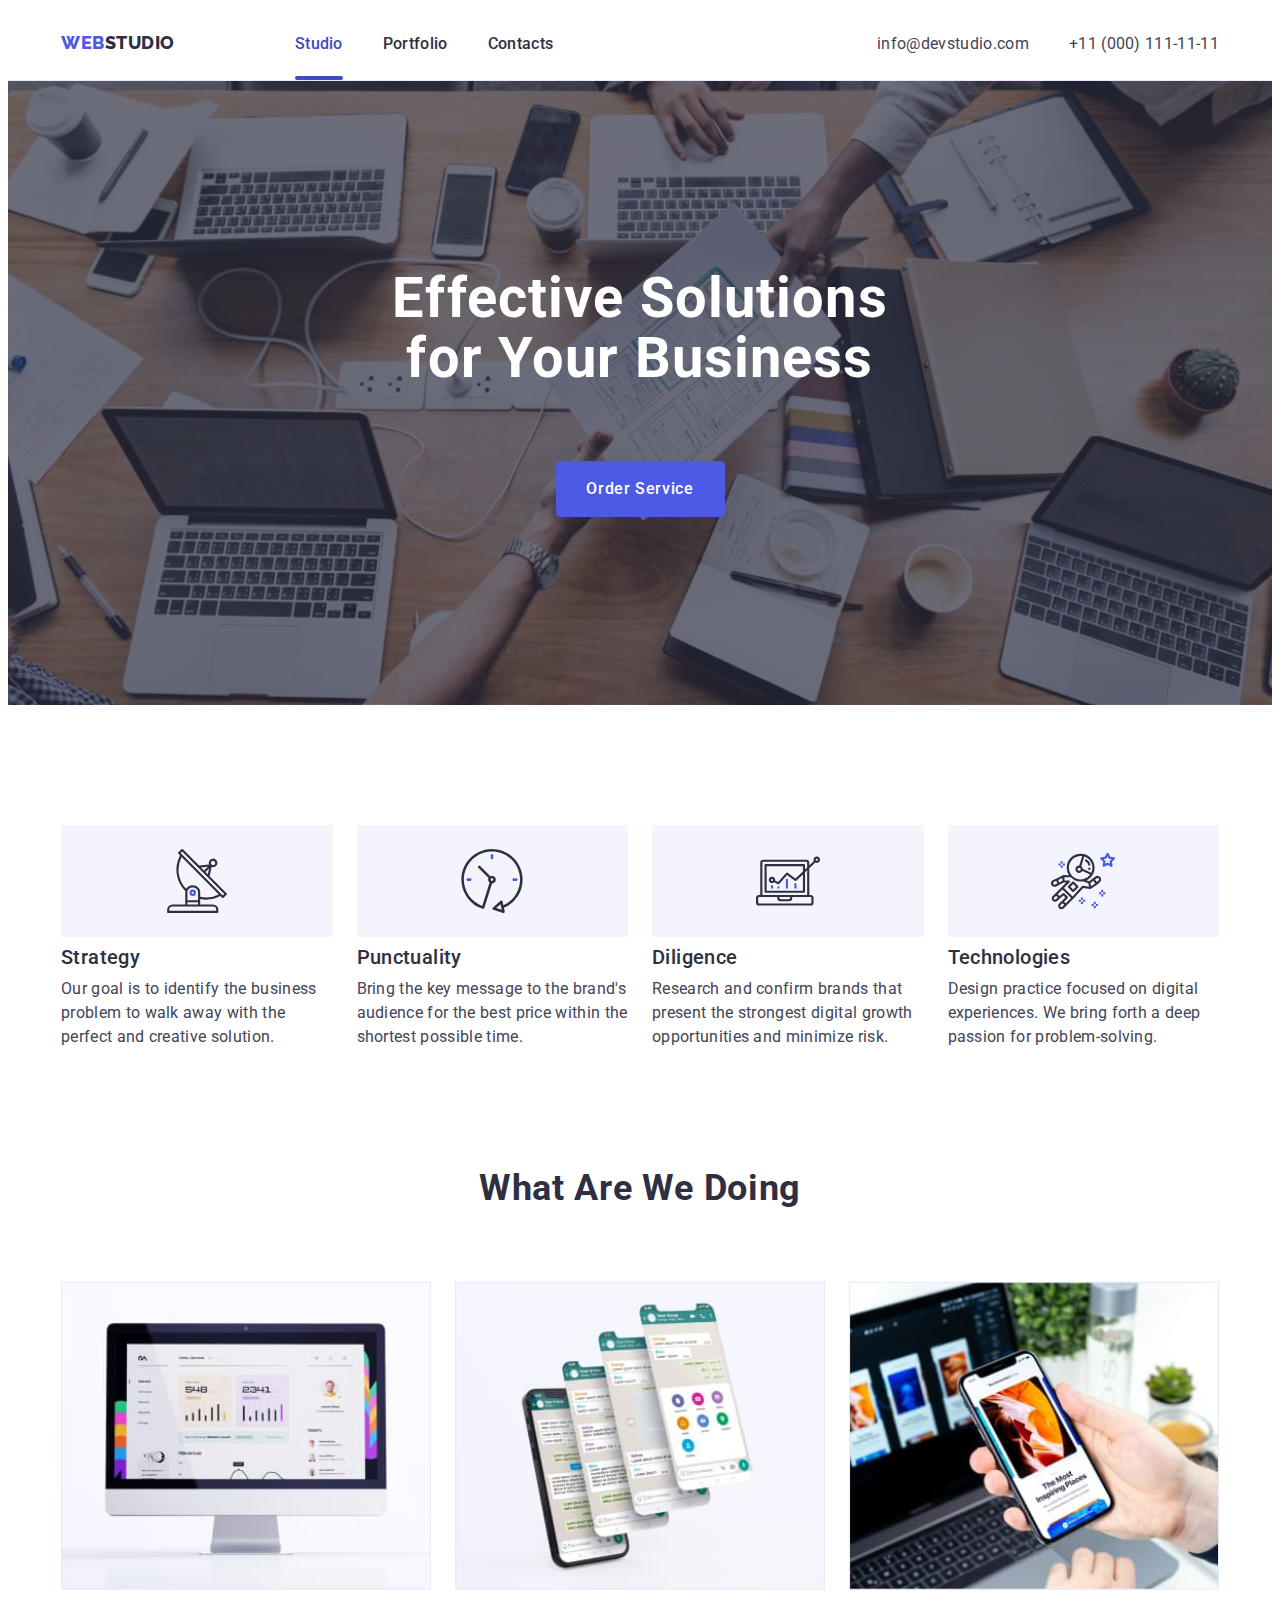
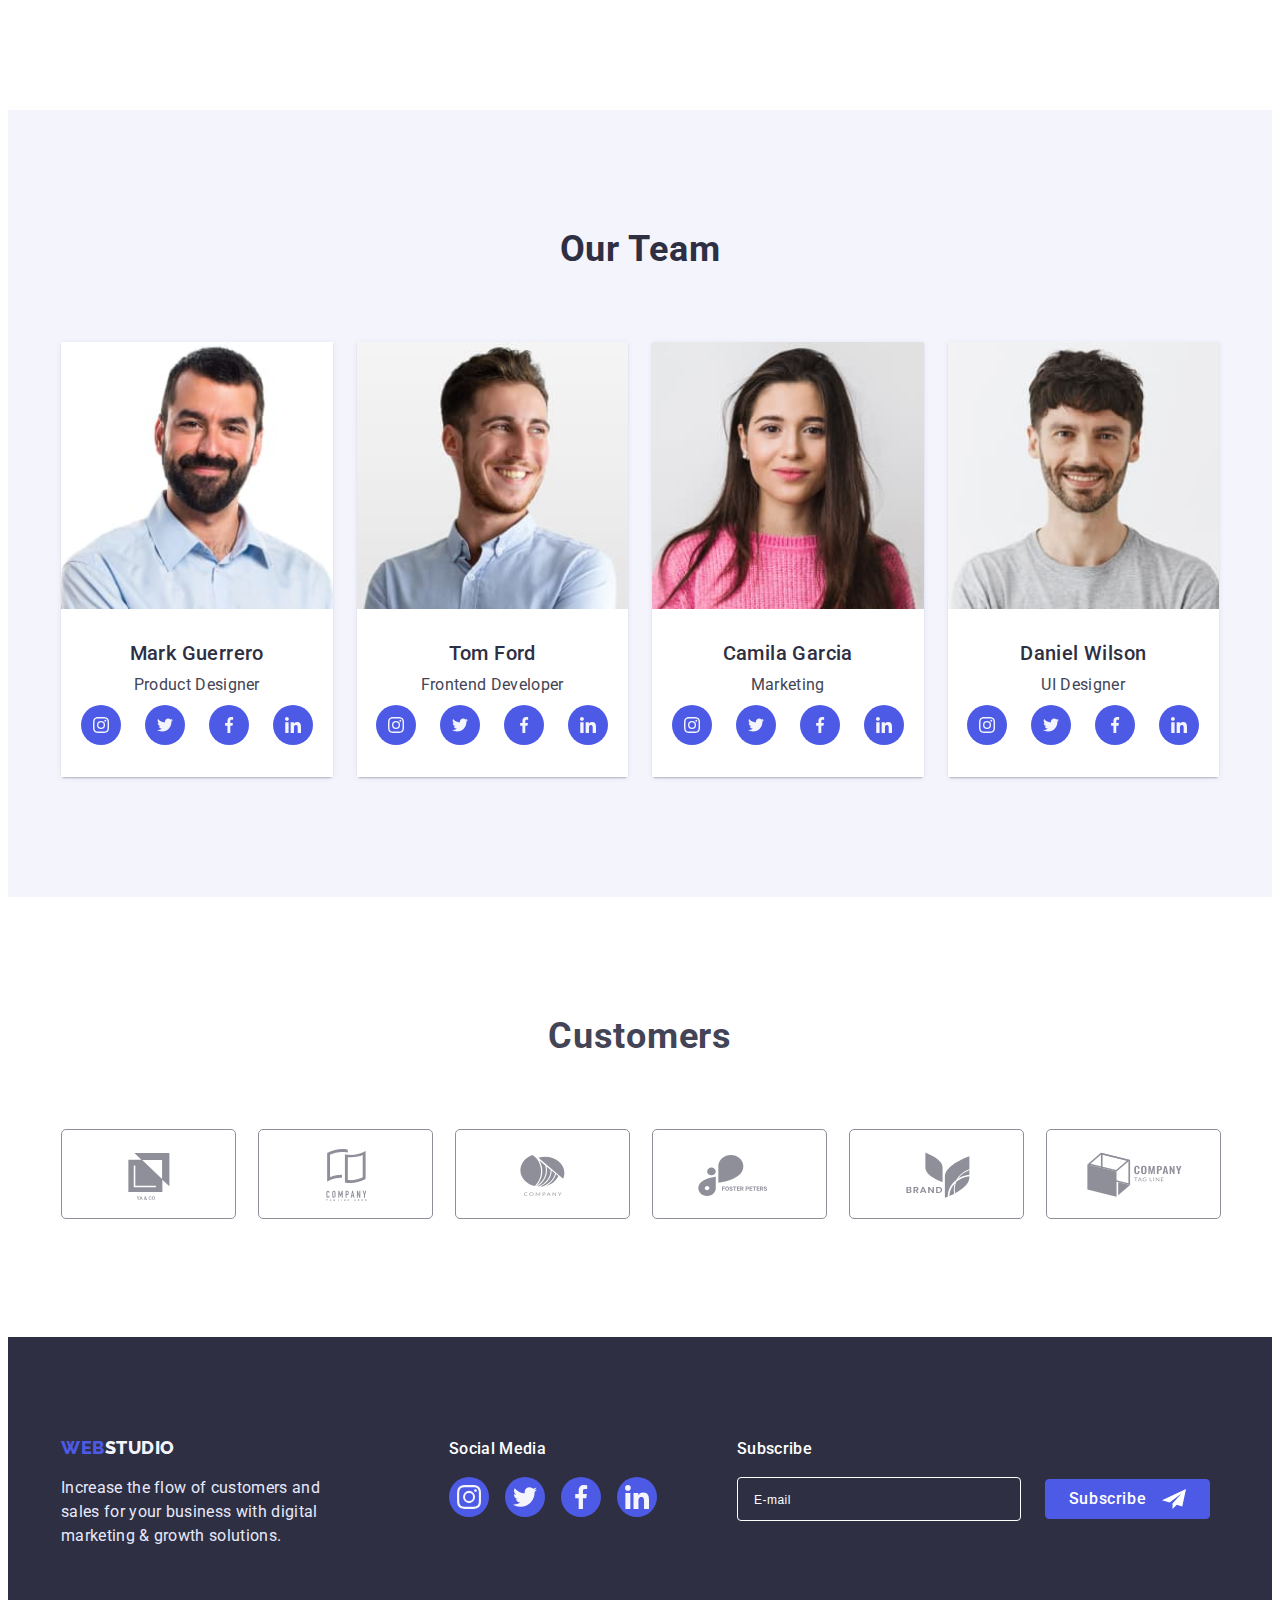
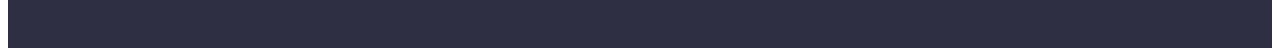
==== commit 3aa6e56f: "main" ====
--- a/index.html
+++ b/index.html
@@ -35,10 +35,10 @@
           >
           <ul class="header-list list">
             <li class="header-item">
-              <a class="header-link link" href="./index.html">Studio</a>
+              <a class="header-link header-line link" href="./index.html">Studio</a>
             </li>
             <li class="header-item">
-              <a class="header-link header-line link" href="./portfolio.html">Portfolio</a>
+              <a class="header-link link" href="./portfolio.html">Portfolio</a>
             </li>
             <li class="header-item">
               <a class="header-link link" href="">Contacts</a>
@@ -90,11 +90,11 @@
         <div class="mob-menu-bottom">
           <address class="address">
             <ul class="mob-menu-list-address list">
-            <li>
+            <li class="mob-menu-list-wrap">
               <a class="mob-menu-address-tel link" href="tel:+110001111111"
                 >+11 (000) 111-11-11</a>
             </li>
-            <li>
+            <li class="mob-menu-list-wrap">
               <a class="mob-menu-address-mail link" href="mailto:info@devstudio.com"
                 >info@devstudio.com</a>
             </li>
--- a/css/style.css
+++ b/css/style.css
@@ -241,6 +241,7 @@
   display: flex;
   flex-direction: column;
   gap: 40px;
+  
 }
 
 .mob-menu-list-address {
@@ -256,6 +257,7 @@
 letter-spacing: 0.02em;
 text-transform: capitalize;
 color: var(--color-iris);
+
 }
 
 .mob-menu-address-mail {
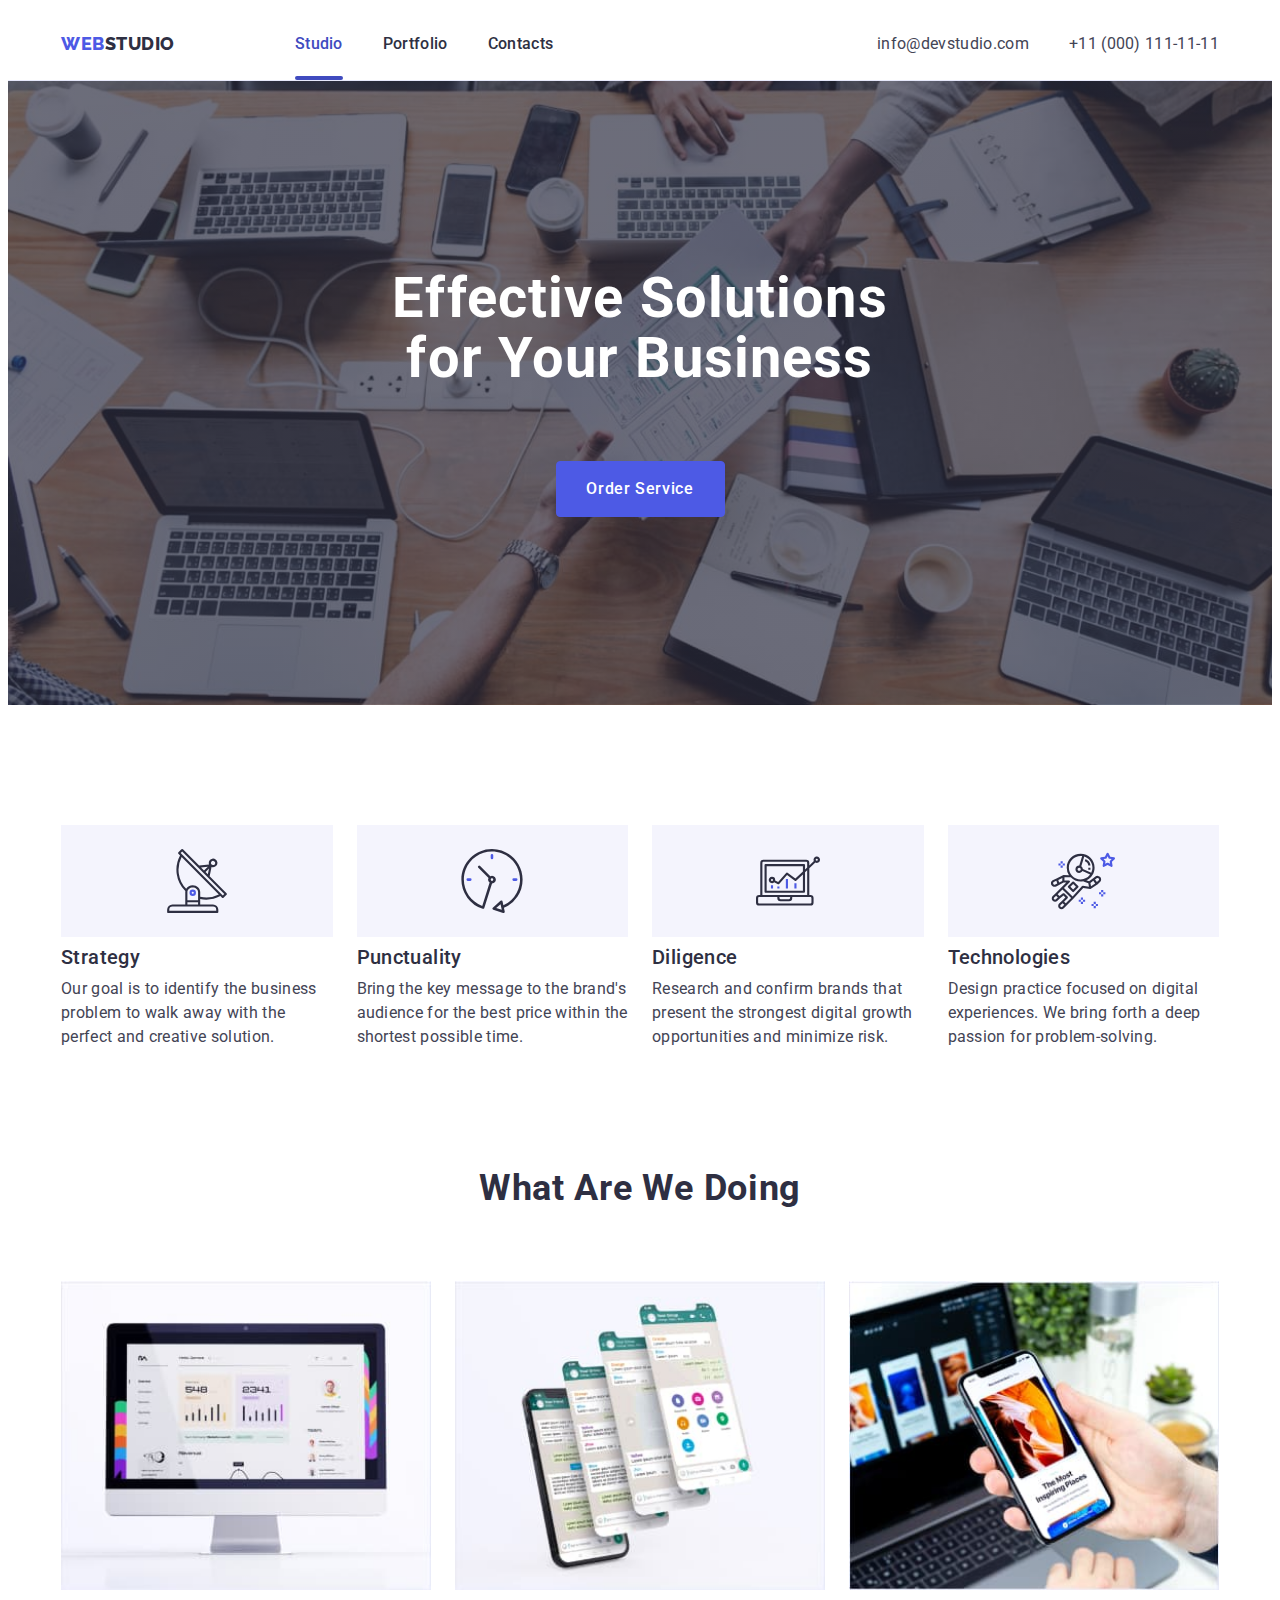
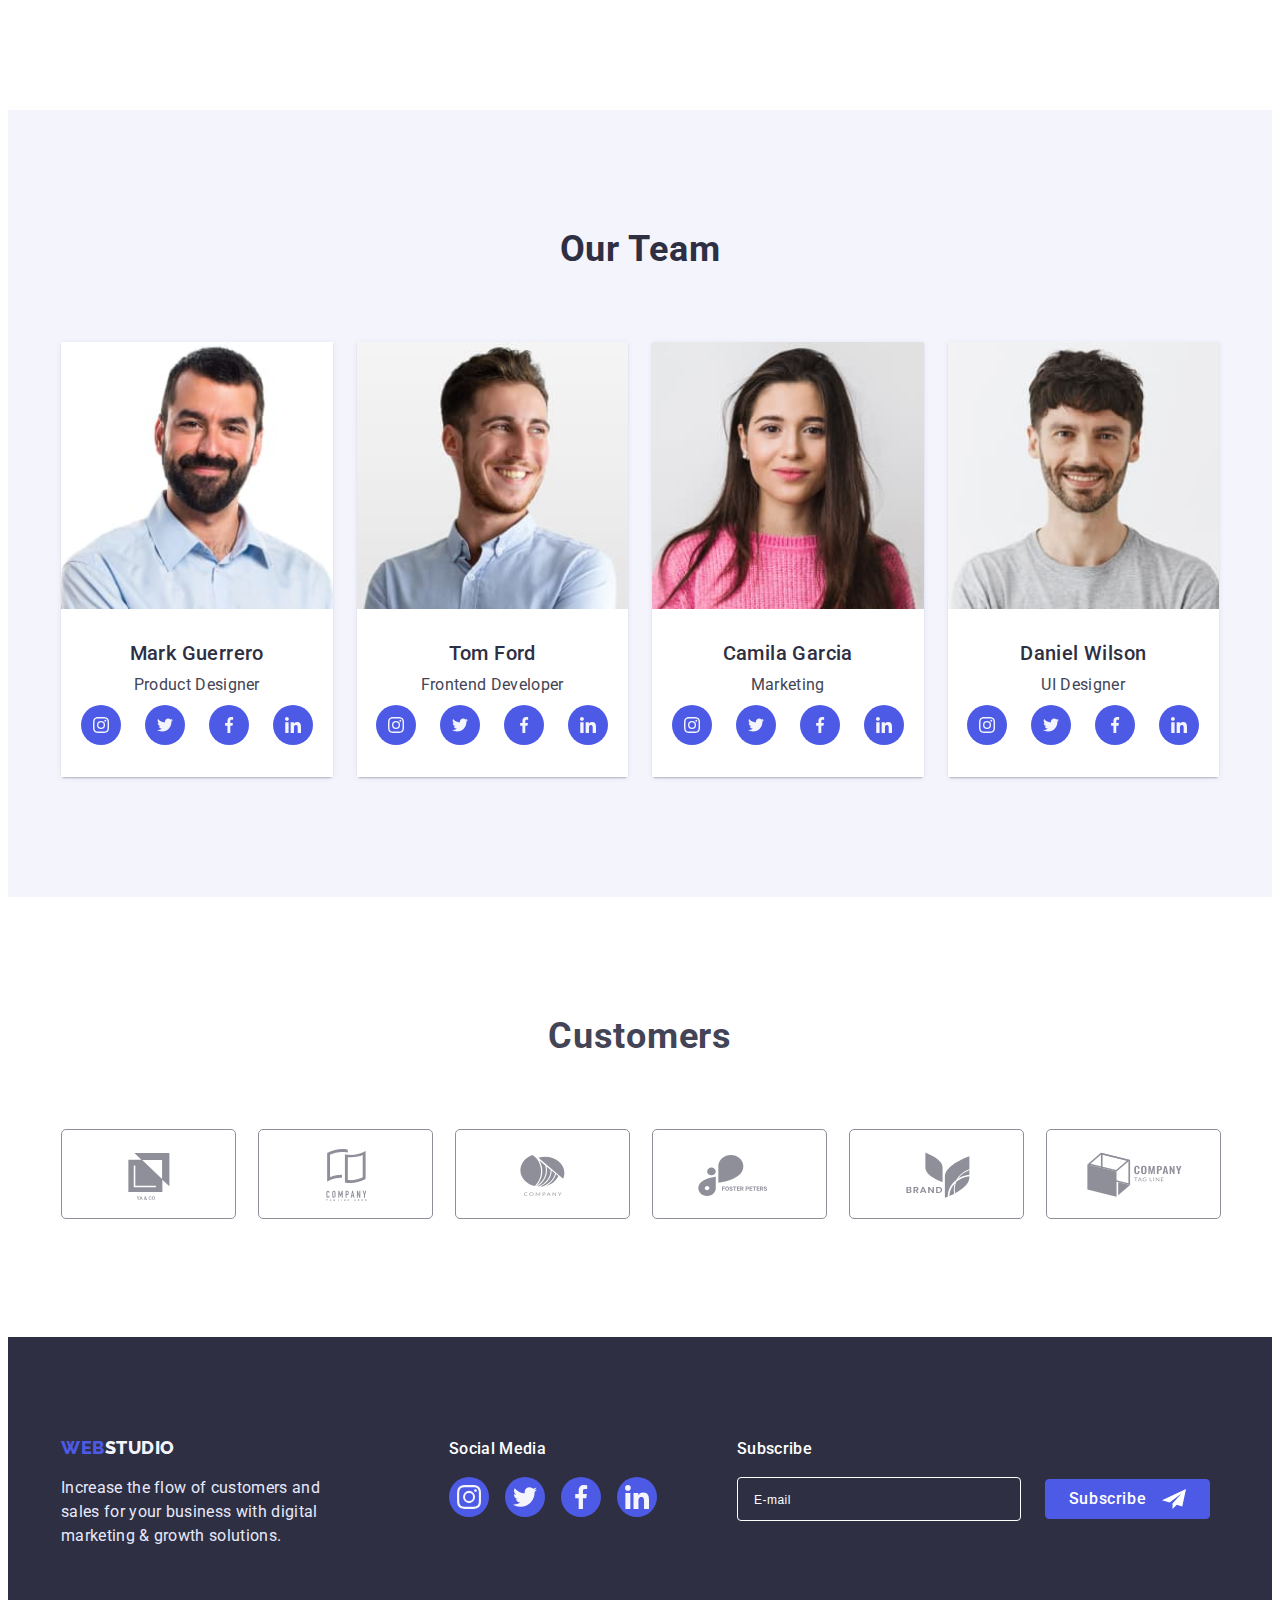
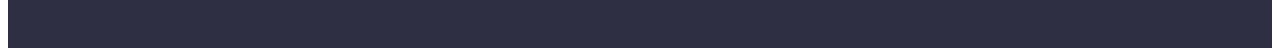
==== commit b65ae27c: "main" ====
--- a/index.html
+++ b/index.html
@@ -48,12 +48,12 @@
         <address class="address">
           <ul class="header-list-address list">
             <li>
-              <a class="header-address link" href="mailto:info@devstudio.com"
+              <a class="header-address-mail link" href="mailto:info@devstudio.com"
                 >info@devstudio.com</a
               >
             </li>
             <li>
-              <a class="header-address link" href="tel:+110001111111"
+              <a class="header-address-tel link" href="tel:+110001111111"
                 >+11 (000) 111-11-11</a
               >
             </li>
@@ -76,13 +76,13 @@
        <div class="mob-menu-top">
           <ul class="mob-menu-list list">
             <li class="mob-menu-item">
-              <a class="mob-menu-link link" href="./index.html">Studio</a>
+              <a class="mob-menu-link contacts-link link" href="./index.html">Studio</a>
             </li>
             <li class="mob-menu-item">
               <a class="mob-menu-link link" href="./portfolio.html">Portfolio</a>
             </li>
             <li class="mob-menu-item">
-              <a class="mob-menu-link contacts-link link" href="">Contacts</a>
+              <a class="mob-menu-link link" href="">Contacts</a>
             </li>
           </ul>
        </div>
@@ -104,28 +104,28 @@
           <ul class="mob-menu-soc-list list">
             <li class="mob-menu-soc-item">
             <a href="" class="mob-menu-soc-link link" target="_blank" rel="noopener noreferrer nofollow"
-              ><svg width="16" height="16" class="mob-menu-soc-icon">
+              ><svg width="24" height="24" class="mob-menu-soc-icon">
                 <use
                   href="./images/icon/symbol-defs.svg#icon-instagram"
                 ></use></svg></a>
             </li>
             <li class="mob-menu-soc-item">
             <a href="" class="mob-menu-soc-link link" target="_blank" rel="noopener noreferrer nofollow"
-              ><svg width="16" height="16" class="team-soc-icon">
+              ><svg width="24" height="24" class="team-soc-icon">
                 <use
                   href="./images/icon/symbol-defs.svg#icon-twitter"
                 ></use></svg></a>
             </li>
             <li class="mob-menu-soc-item">
                 <a href="" class="mob-menu-soc-link link" target="_blank" rel="noopener noreferrer nofollow">
-                  <svg width="16" height="16" class="team-soc-icon">
+                  <svg width="24" height="24" class="team-soc-icon">
                     <use
                       href="./images/icon/symbol-defs.svg#icon-facebook"
                     ></use></svg></a>
             </li>
             <li class="mob-menu-soc-item">
                 <a href="" class="mob-menu-soc-link link" target="_blank" rel="noopener noreferrer nofollow"
-                  ><svg width="16" height="16" class="team-soc-icon">
+                  ><svg width="24" height="24" class="team-soc-icon">
                     <use href="./images/icon/symbol-defs.svg#icon-linkedin"
                     ></use></svg></a>
             </li>
--- a/css/style.css
+++ b/css/style.css
@@ -103,8 +103,8 @@
 
 .header {
   border-bottom: 1px solid var(--color-cornflower);
-  padding-top: 24px;
-  padding-bottom: 24px;
+  /* padding-top: 24px;
+  padding-bottom: 24px; */
   background-color: var(--color-white);
   position: relative;
 
@@ -130,6 +130,8 @@
   letter-spacing: 0.03em;
   text-transform: uppercase;
   color: var(--color-iris);
+  padding-top: 24px;
+  padding-bottom: 24px;
   
 }
 
@@ -377,9 +379,7 @@
 .feature-item {
   /* width: calc((100% - 72px) / 4); */
   width: 100%;
-  display: flex;
- flex-direction: column;
- align-items: center;
+  
 }
  
 .feature-title {
@@ -390,7 +390,10 @@
   color: var(--color-navy-blue);
   margin-bottom: 8px;
   text-transform: capitalize;
-}
+  text-align: center;
+}
+
+
 
 .feature-text {
   font-weight: 500;
@@ -432,7 +435,7 @@
 }
 
 .team-container {
-  width: 298px;
+  width: 264px;
   }
 
 .team-list {
@@ -566,7 +569,8 @@
   margin-bottom: 72px;
   display: flex;
   flex-wrap: wrap;
-  justify-content: center;
+  /* justify-content: center; */
+  justify-content: flex-start;
   gap: 24px;
 }
 .portfolio-btn {
@@ -672,7 +676,7 @@
 /* ----------footer----------- */
 
 .footer-container {
-  display: flex;
+  display: flex; 
   flex-direction: column;
   align-items: center;
   gap: 72px;
@@ -680,11 +684,13 @@
 }
 .footer-wrap {
  width: 268px;
- display: flex;
- flex-direction: column;
- align-items: center;
+display: flex; 
+flex-direction: column;
+ align-items: center; 
   /* margin-right: 120px; */
-}
+  
+}
+
 
 .footer-text {
   font-size: 16px;
@@ -719,7 +725,7 @@
   font-size: 16px;
   line-height: 1.5;
   color: var(--color-white);
-  text-align: left;
+  text-align: center;
   margin-bottom: 16px;
 }
 
@@ -735,9 +741,10 @@
   /* margin-right: 96px; */
 
  width: 208;
- display: flex;
+ /* text-align: center; */
+ /* display: flex;
  flex-direction: column;
- align-items: center;
+ align-items: center; */
 }
 
 .footer-soc-link {
@@ -759,9 +766,9 @@
 /* footer-modal-wrap */
 .footer-form-wrap {
   width: 100%;
-  display: flex;
+  /* display: flex;
   flex-direction: column;
-  align-items: center;
+  align-items: center; */
 
 }
 
@@ -772,6 +779,7 @@
   letter-spacing: 0.02em;
   color: #ffffff;
   margin-bottom: 16px;
+  text-align: center;
 }
 .user-input {
   width: 100%;
@@ -845,8 +853,10 @@
 }
 
 .modal {
-  width: 408px;
-  padding: 72px 24px 24px;
+  /* width: 408px; */
+  width: 100%;
+  /* padding: 72px 24px 24px; */
+  padding: 72px 17px 17px;
   background-color: var(--color-dairy);
   border-radius: 4px;
   position: relative;
@@ -1032,11 +1042,12 @@
 .modal-sent-btn {
   min-width: 169px;
   height: 56px;
+  display: block;
   color: #ffffff;
   background-color: var(--color-iris);
   box-shadow: 0px 4px 4px rgba(0, 0, 0, 0.15);
   border: 4px solid var(--color-iris);
-  margin: 0 95px auto;
+  margin: 0 auto;
   transition: background-color 250ms cubic-bezier(0.4, 0, 0.2, 1),
   border-color 250ms cubic-bezier(0.4, 0, 0.2, 1);
 }
--- a/css/media.css
+++ b/css/media.css
@@ -1,8 +1,24 @@
-@media screen and (min-width: 320px) and (max-width: 428px) {}
-
-
-@media screen and (min-width: 428px) and (max-width: 768px) {}
-
+@media screen and (min-width: 320px) and (max-width: 428px) {
+  
+}
+
+
+@media screen and (min-width: 428px) and (max-width: 768px) {
+  .container {
+  width: 426px;
+
+}
+
+.modal {
+  
+  width: 392px;
+  padding: 72px 17px 17px;
+}
+.team-container {
+  width: 264px;
+  }
+
+}
  
   
 @media screen and (min-width: 768px) and (max-width: 1158px) {
@@ -13,17 +29,18 @@
     }
 /* header */
 .header {
- padding-bottom: 0;
- position: relative;
- }
+ /* padding-bottom: 0;*/
+ position: static; 
+ } 
+
 .header-container {
-  
+  align-items: center;
 }
 
 .header-nav {
   display: flex;
   flex-direction: row;
-  align-items: flex-start;
+  align-items: center;
   gap: 120px;
   
 }
@@ -33,15 +50,17 @@
   gap: 40px;
 }
 .header-list-address {
-  display: flex;
+  /* display: flex;
   flex-direction: column;
-  gap: 12px;
+  gap: 12px; */
+  display: block;
    }
 
   .address {
-    position: static;
-    top: 16px;
-    right: 16px;
+    /* position: relative;
+    top: -8px;
+    right: 16px; */
+    
   }
 .header-link {
   font-family: inherit;
@@ -51,6 +70,9 @@
   letter-spacing: 0.02em;
   color: var(--color-navy-blue);
   transition: color 250ms cubic-bezier(0.4, 0, 0.2, 1);
+  padding-top: 24px;
+  padding-bottom: 24px;
+  display: block;
 }
 
 a[class="header-link header-line link"] {
@@ -71,7 +93,7 @@
   display: block;
   background-color: var(--color-ocean);
   position: absolute;
-  top: 44px;
+  bottom: 0;
   left: 0;
   transition: background-color 250ms cubic-bezier(0.4, 0, 0.2, 1);
 }
@@ -80,7 +102,7 @@
   color: var(--color-ocean);
 }
 
-.header-address {
+.header-address-tel, .header-address-mail {
   font-weight: 400;
 font-size: 12px;
 line-height: 1.17;
@@ -88,8 +110,10 @@
   color: var(--color-slate);
   transition: color 250ms cubic-bezier(0.4, 0, 0.2, 1);
 }
-
-.header-address:is(:hover, :focus) {
+.header-address-mail {margin-bottom: 12px;}
+
+.header-address-tel:is(:hover, :focus), 
+.header-address-mail:is(:hover, :focus) {
   color: var(--color-ocean);
 }
 
@@ -131,16 +155,16 @@
     
    .feature-item {
         width: calc((100% - 24px) / 2); 
-        display: flex;
-        flex-direction: column;
-        align-items: self-start;
+        
       }
       .feature-list {
         display: flex; 
         flex-wrap: wrap;
-        gap: 24px; 
-      }
-
+        gap: 72px 24px; 
+      }
+      .feature-title {
+        text-align: start;
+     }
     
       /* -------------doing-------------- */
     .doing {
@@ -164,6 +188,10 @@
         width: 552px;
         
       }
+      .customers-list {
+        
+        gap: 72px 24px; 
+      }
 
       .customers-item {
   
@@ -199,52 +227,63 @@
 .footer-wrap {
   width: 268px;
   display: block;
+  
+}
+.footer-item-title { 
+  text-align: start;
 }
 
  .footer-soc-wrap {
   display: block;
+  text-align: start;
   }
 
   .footer-form-wrap {
     width: 100%;
-    display: flex;
-    flex-direction: column;
-    align-items: flex-start;
+    
   
   }
 
   .footer-email-input {
    width: 264px; 
-      }
+         }
+  .footer-email-text {
+          text-align: start;
+         }
 .user-input {
   display: flex;
   flex-direction: row;
   align-items: center;
    gap: 24px;  
 }
-
-  }  
+/*---------- modal--------------- */
+.modal {
+  width: 408px; 
+  padding: 72px 24px 24px; 
+  } 
+} 
 
 
 @media screen and (min-width: 1158px)  {
    
     .container {
-        width: 1158px;
+       width: 1158px;
     }
 /* header */
 .header {
-  padding-bottom: 0;
-}
+  position: static; 
+} 
+
 .header-container {
-  display: flex;
-  align-items: flex-start;
-  /* position: static; */
+  /* display: flex; */
+  align-items: center;
+  /* position: static;  */
 
 }
 .header-nav {
   display: flex;
   flex-direction: row;
-  align-items: flex-start;
+  align-items: center;
   gap: 120px;}
 
 .header-list {
@@ -260,9 +299,8 @@
   
 }
 .address {
-  position: static;
-  top: 24px;
-  right: 15px;
+
+  
 
 }
 .header-link {
@@ -272,6 +310,9 @@
   line-height: 1.5em;
   letter-spacing: 0.02em;
   color: var(--color-navy-blue);
+  padding-top: 24px;
+  padding-bottom: 24px;
+  display: block;
   transition: color 250ms cubic-bezier(0.4, 0, 0.2, 1);
 }
 
@@ -293,7 +334,7 @@
   display: block;
   background-color: var(--color-ocean);
   position: absolute;
-  top: 44px;
+  bottom: 0;
   left: 0;
   transition: background-color 250ms cubic-bezier(0.4, 0, 0.2, 1);
 }
@@ -302,7 +343,7 @@
   color: var(--color-ocean);
 }
 
-.header-address {
+.header-address-mail, .header-address-tel {
   font-weight: 400;
   font-size: 16px;
   line-height: 1.5;
@@ -311,7 +352,7 @@
   transition: color 250ms cubic-bezier(0.4, 0, 0.2, 1);
 }
 
-.header-address:is(:hover, :focus) {
+.header-address-mail:is(:hover, :focus), .header-address-tel:is(:hover, :focus) {
   color: var(--color-ocean); 
 }
 .header-icon-btn {
@@ -351,15 +392,13 @@
 }
 .feature-item {
   width: calc((100% - 72px) / 4);
-  display: flex;
-  flex-direction: column;
-  align-items: self-start; }
+  }
 
   .feature-title {
     font-weight: 500;
     font-size: 20px;
     line-height: 1.2;
-    
+    text-align: start;
   }
   .feature-list {
   display: flex; 
@@ -447,6 +486,10 @@
   padding-bottom: 120px; 
 }
 
+.filters-list {
+  justify-content: center; 
+}
+
 /* ---------row-------------- */
 .row-item {
   width: calc((100% - 48px) / 3); 
@@ -464,20 +507,26 @@
 .footer-wrap {
   min-width: 268px;
   display: block;
- margin-right: 120px;}
+ margin-right: 120px;
+ }
 
  .footer-soc-wrap {
   display: block;
-  margin-right: 80px;}
+  margin-right: 80px;
+  }
 
   .footer-form-wrap {
     width: 100%;
     display: flex;
     flex-direction: column;
-    align-items: flex-start;
-  
-  }
-
+     
+  }
+  .footer-item-title { 
+    text-align: start;
+  }
+  .footer-email-text {
+    text-align: start;
+  }
   .footer-email-input {
    width: 264px; 
       }
@@ -487,8 +536,11 @@
   align-items: center;
    gap: 24px;  
 }
-
-
+/* modal */
+.modal {
+  width: 408px; 
+  padding: 72px 24px 24px; 
+  } 
 
     }
 
